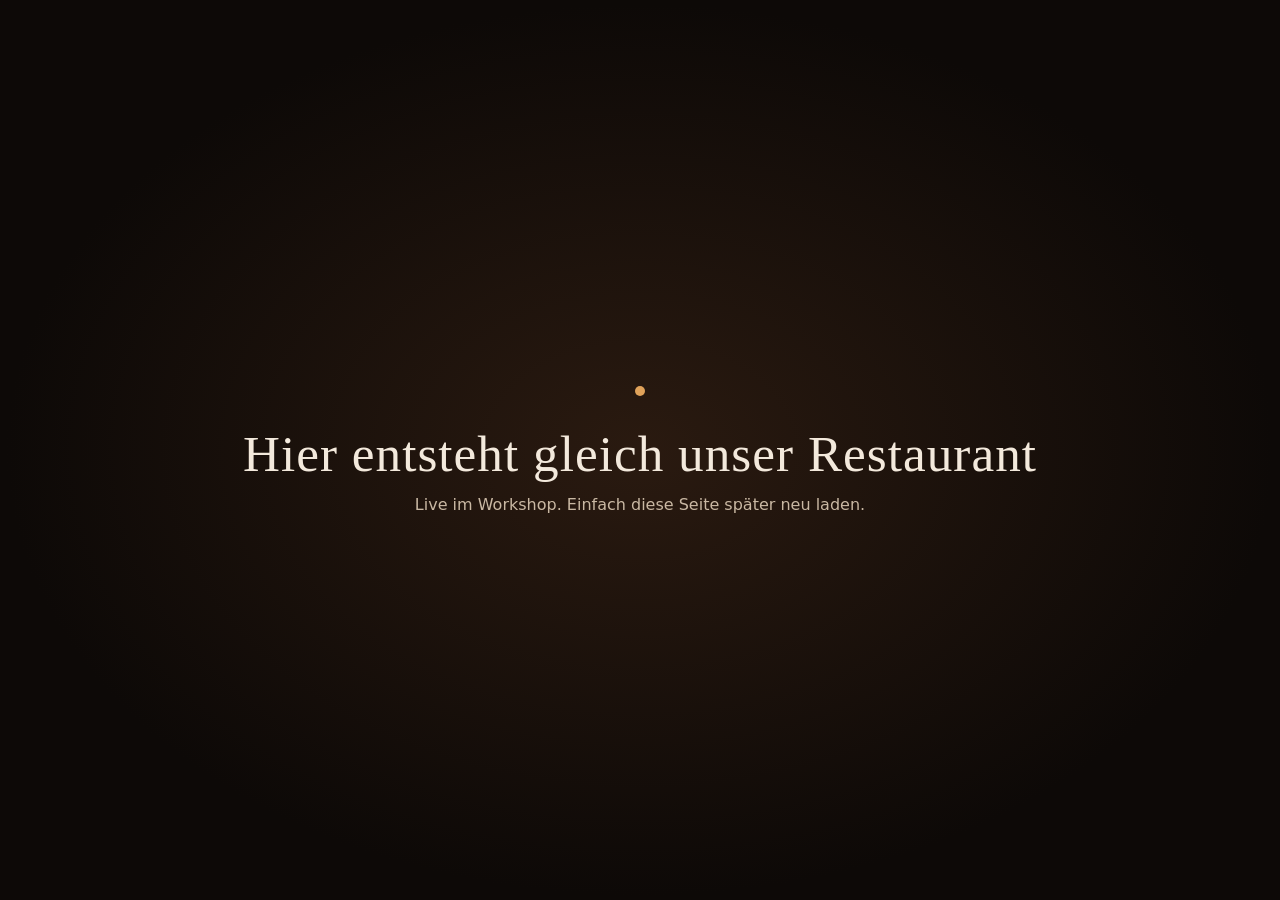
==== index.html @ dfba8be2 "Platzhalterseite für GitHub Pages Co-Authored-By: Claude Opus 5.5 <noreply@anthropic.com> Claude-Ses" ====
<!doctype html>
<html lang="de">
<head>
  <meta charset="utf-8">
  <meta name="viewport" content="width=device-width, initial-scale=1">
  <title>Gleich geht's los</title>
  <style>
    :root { color-scheme: dark; }
    html, body { height: 100%; margin: 0; }
    body {
      display: grid; place-items: center; text-align: center;
      background: radial-gradient(ellipse at center, #2a1a10 0%, #0d0907 70%);
      color: #f3e9dc; font-family: Georgia, "Times New Roman", serif;
      padding: 0 16px;
    }
    .dot { display: inline-block; width: 10px; height: 10px; border-radius: 50%;
      background: #e0a25a; margin-bottom: 24px; animation: pulse 1.6s ease-in-out infinite; }
    h1 { font-weight: normal; font-size: clamp(1.8rem, 5vw, 3.2rem); margin: 0 0 12px; letter-spacing: .02em; }
    p { margin: 0; color: #c9b8a3; font-family: system-ui, sans-serif; font-size: 1rem; }
    @keyframes pulse { 0%,100% { opacity: .35; transform: scale(.9); } 50% { opacity: 1; transform: scale(1.15); } }
  </style>
</head>
<body>
  <main>
    <span class="dot" aria-hidden="true"></span>
    <h1>Hier entsteht gleich unser Restaurant</h1>
    <p>Live im Workshop. Einfach diese Seite später neu laden.</p>
  </main>
</body>
</html>
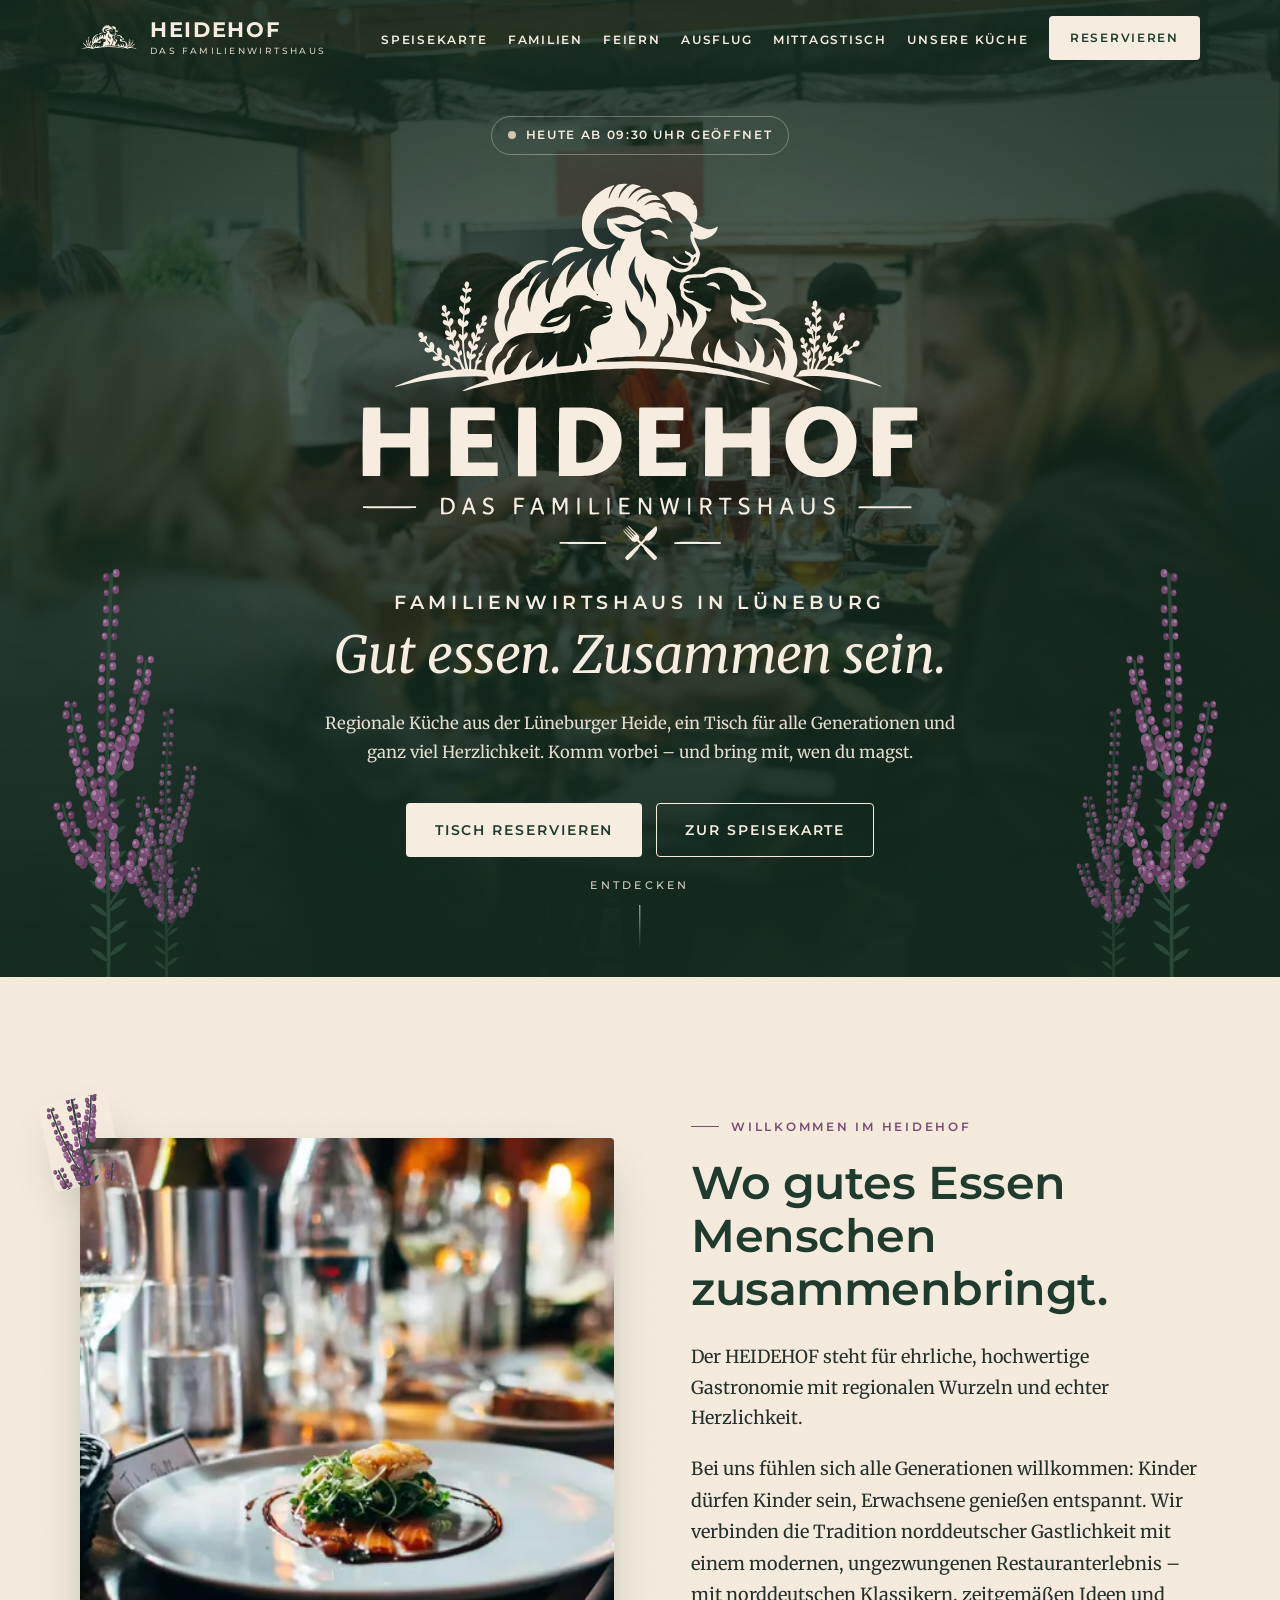
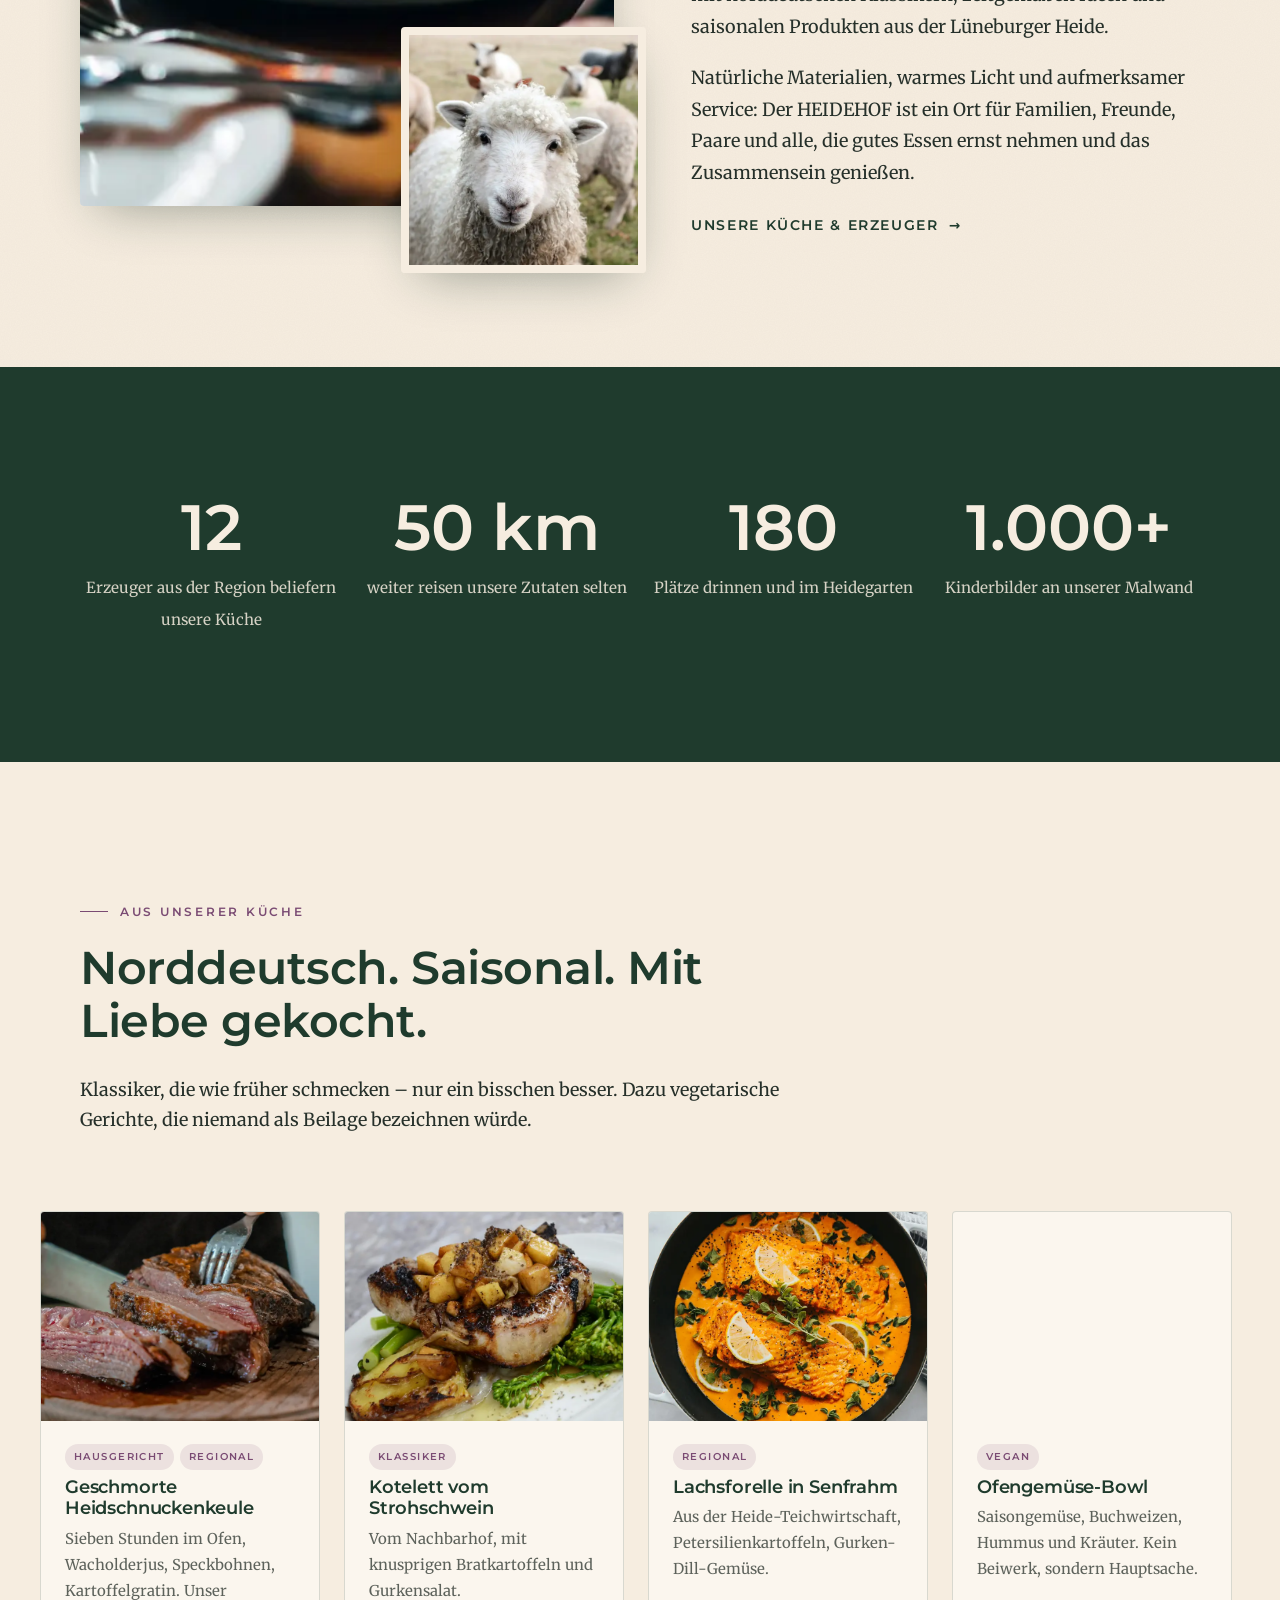
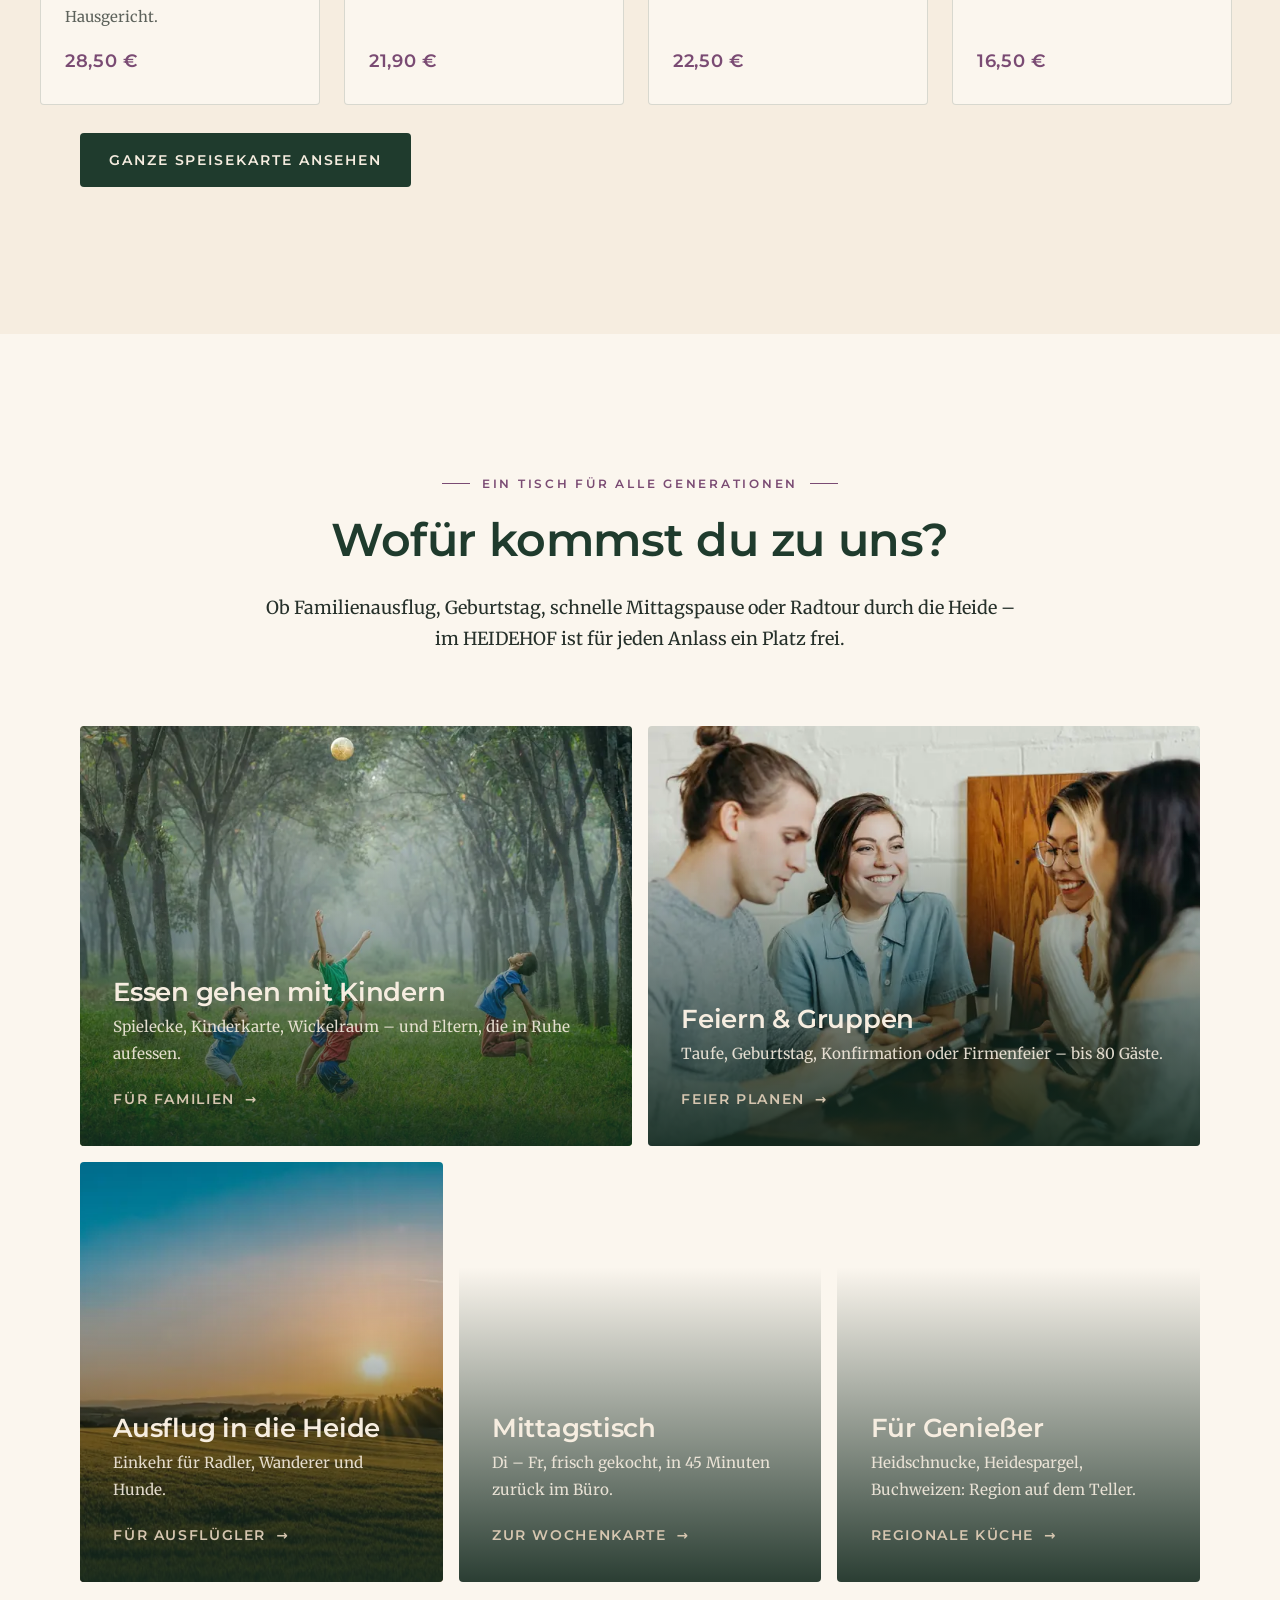
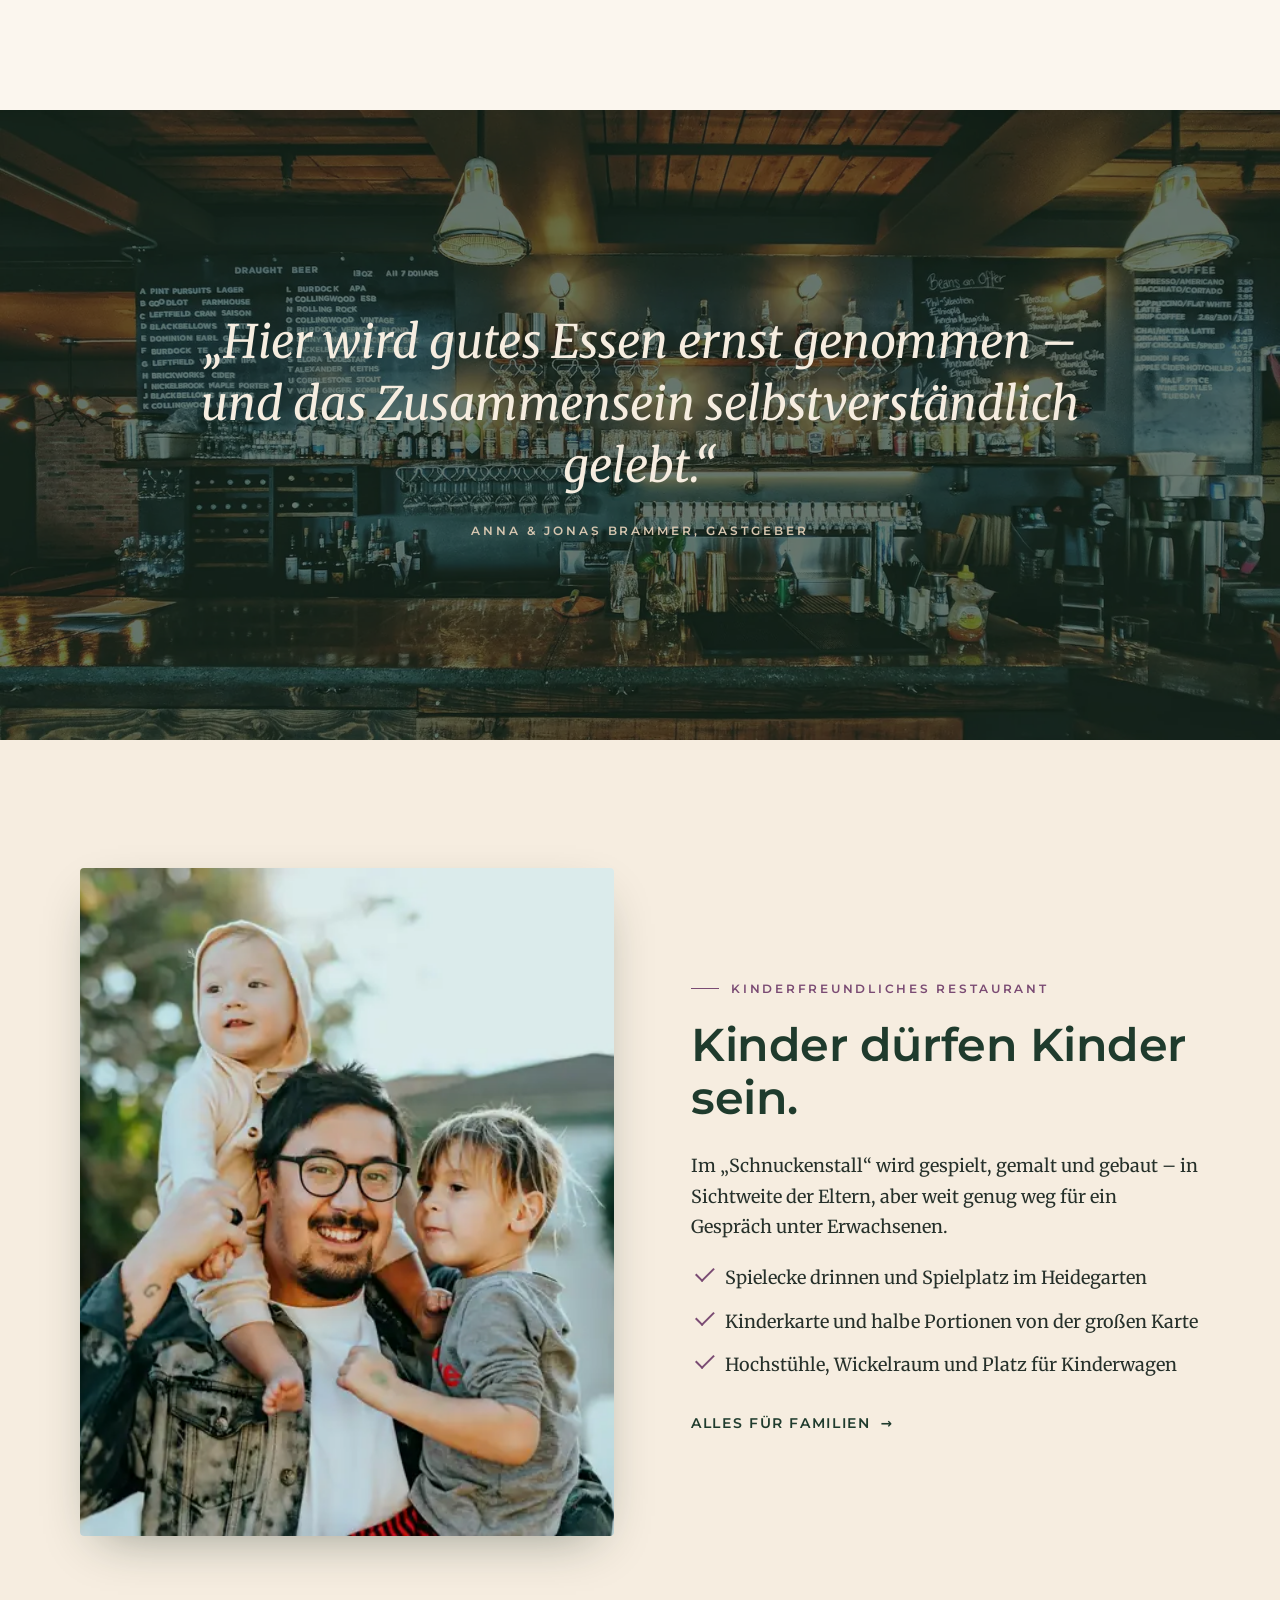
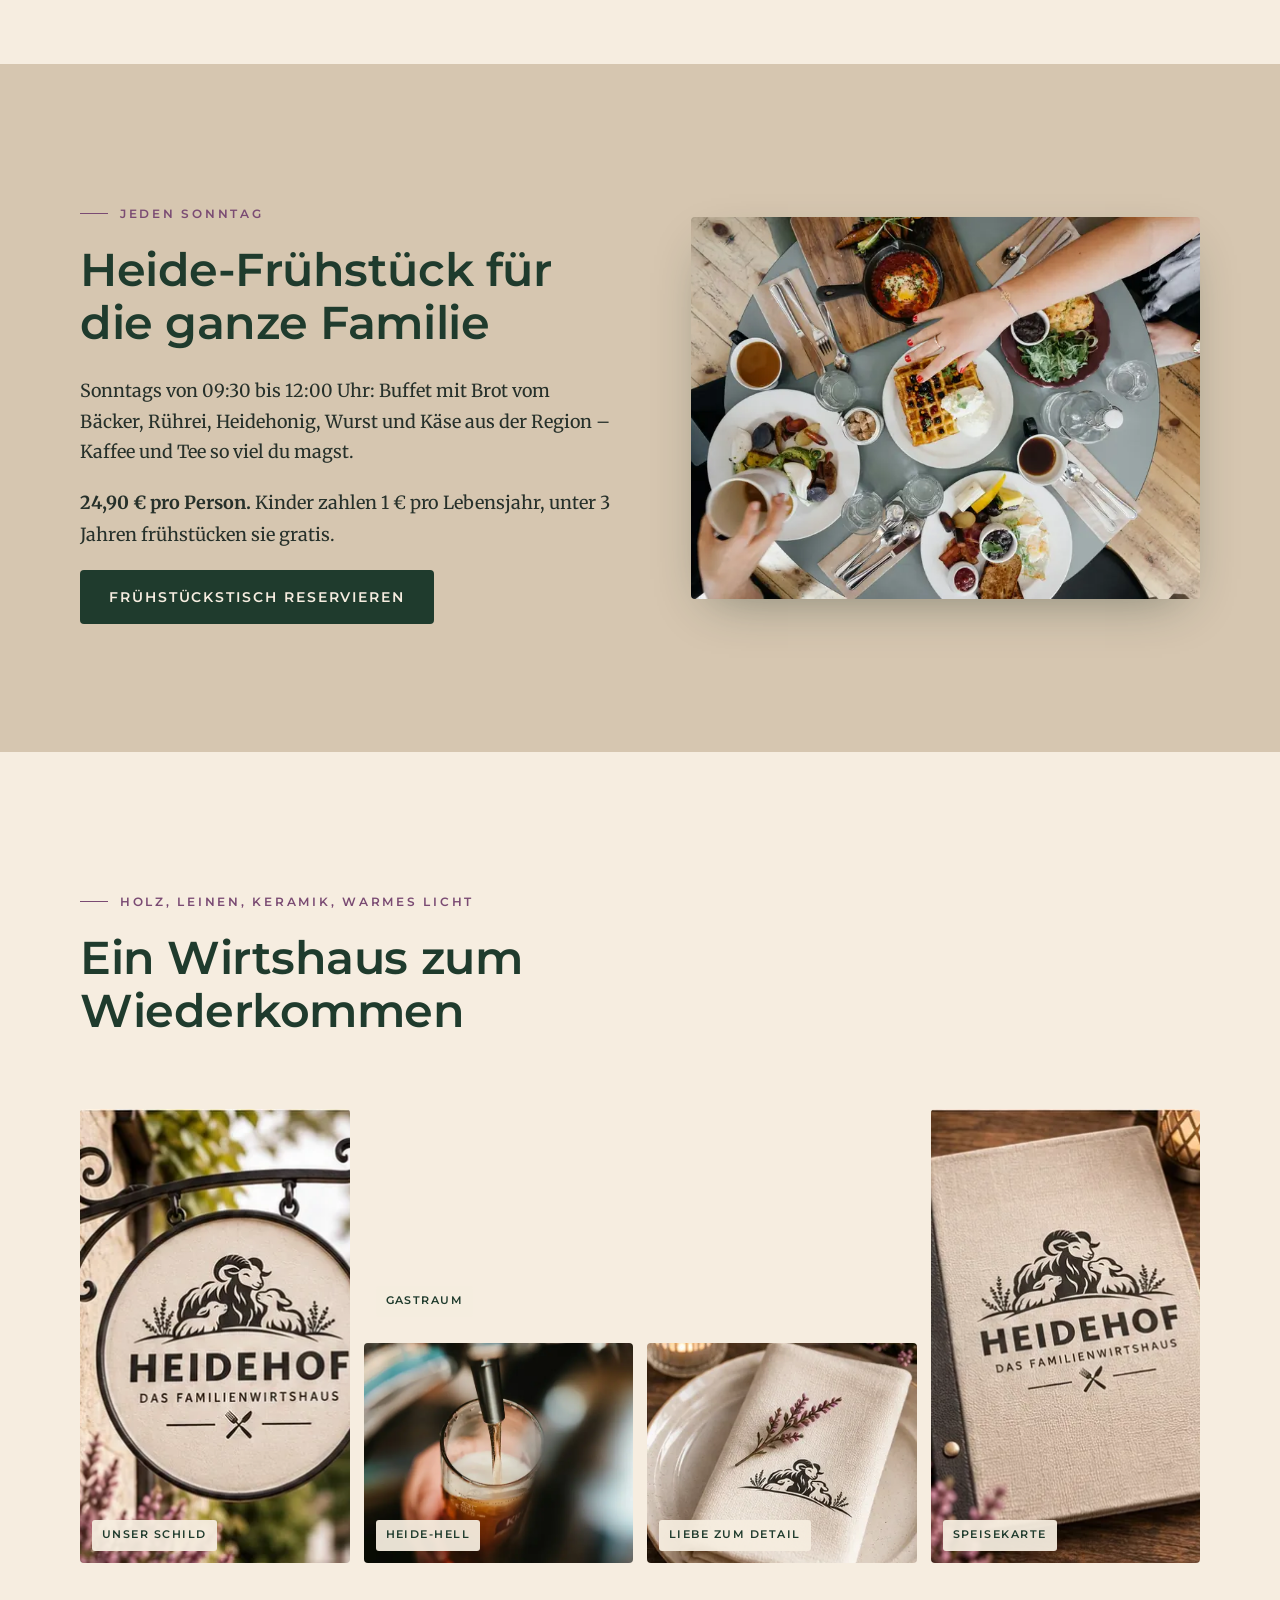
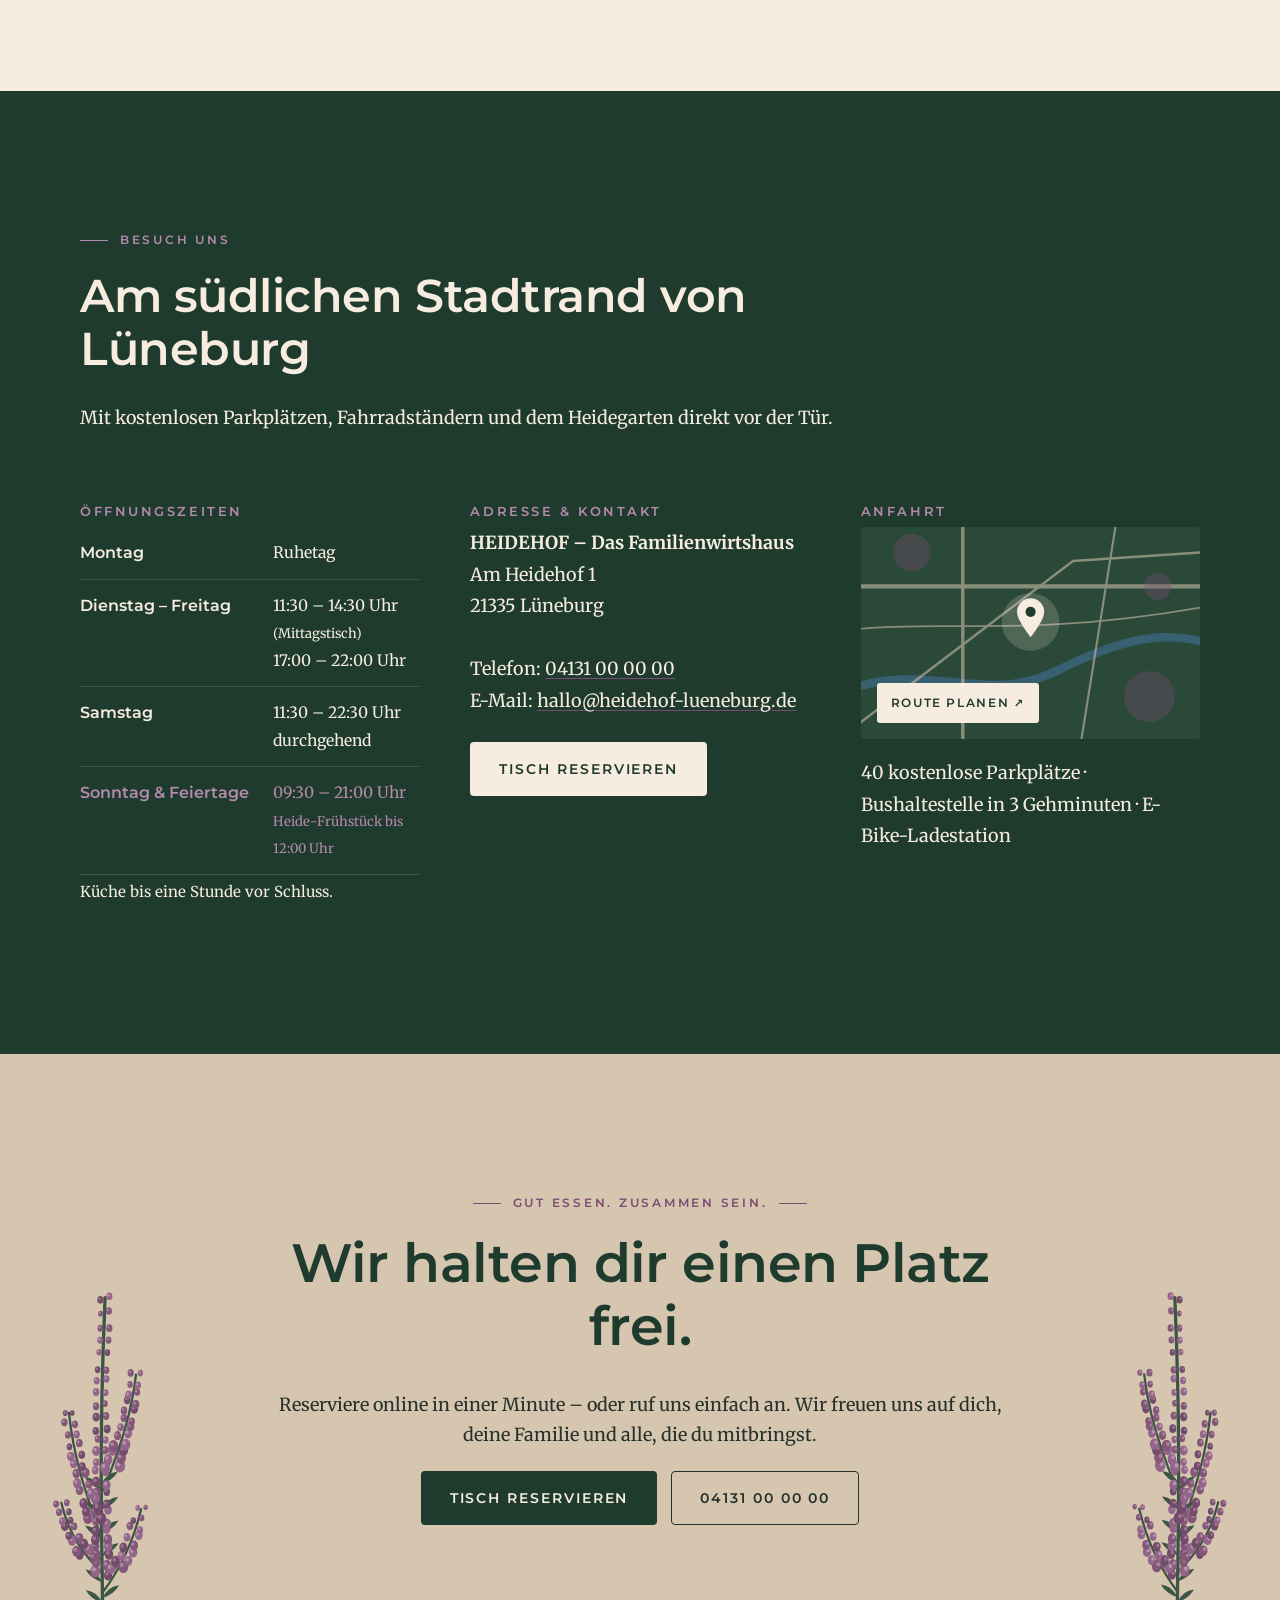
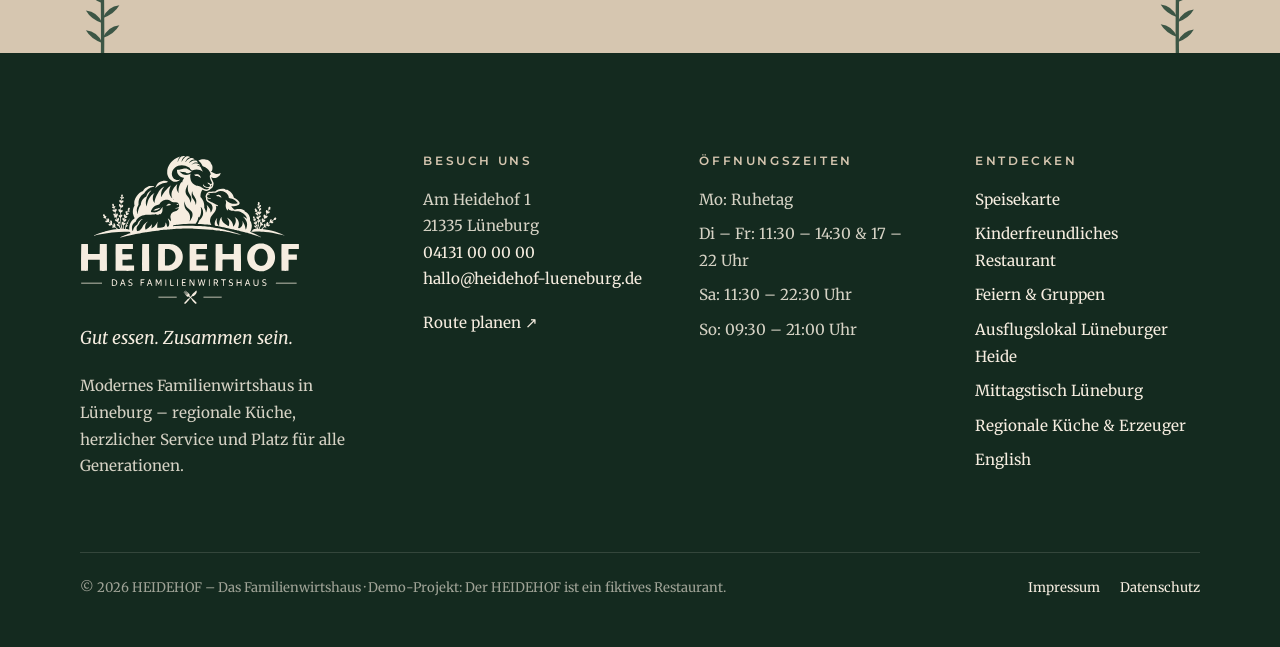
==== commit 060ed1e2: "HEIDEHOF-Website: Startseite, Speisekarte und Zielgruppen-Seiten - Startseite mit Hero, Gerichten, Z" ====
--- a/index.html
+++ b/index.html
@@ -1,30 +1,248 @@
 <!doctype html>
 <html lang="de">
 <head>
-  <meta charset="utf-8">
-  <meta name="viewport" content="width=device-width, initial-scale=1">
-  <title>Gleich geht's los</title>
-  <style>
-    :root { color-scheme: dark; }
-    html, body { height: 100%; margin: 0; }
-    body {
-      display: grid; place-items: center; text-align: center;
-      background: radial-gradient(ellipse at center, #2a1a10 0%, #0d0907 70%);
-      color: #f3e9dc; font-family: Georgia, "Times New Roman", serif;
-      padding: 0 16px;
-    }
-    .dot { display: inline-block; width: 10px; height: 10px; border-radius: 50%;
-      background: #e0a25a; margin-bottom: 24px; animation: pulse 1.6s ease-in-out infinite; }
-    h1 { font-weight: normal; font-size: clamp(1.8rem, 5vw, 3.2rem); margin: 0 0 12px; letter-spacing: .02em; }
-    p { margin: 0; color: #c9b8a3; font-family: system-ui, sans-serif; font-size: 1rem; }
-    @keyframes pulse { 0%,100% { opacity: .35; transform: scale(.9); } 50% { opacity: 1; transform: scale(1.15); } }
-  </style>
+<meta charset="utf-8">
+<meta name="viewport" content="width=device-width, initial-scale=1">
+<title>HEIDEHOF Lüneburg – Familienwirtshaus mit regionaler Küche</title>
+<meta name="description" content="Gut essen. Zusammen sein. Der HEIDEHOF in Lüneburg: regionale Küche aus der Heide, kinderfreundlich, mit Heidegarten und Räumen für Feiern. Jetzt reservieren!">
+<meta name="robots" content="index, follow, max-image-preview:large, max-snippet:-1">
+<link rel="canonical" href="https://menoovo.github.io/website-demo/">
+<link rel="alternate" hreflang="de" href="https://menoovo.github.io/website-demo/">
+<link rel="alternate" hreflang="en" href="https://menoovo.github.io/website-demo/en/">
+<link rel="alternate" hreflang="x-default" href="https://menoovo.github.io/website-demo/">
+<meta name="theme-color" content="#1F3B2D">
+<meta name="geo.region" content="DE-NI">
+<meta name="geo.placename" content="Lüneburg">
+<meta name="geo.position" content="53.2272;10.4031">
+<meta name="ICBM" content="53.2272, 10.4031">
+<meta property="og:type" content="restaurant.restaurant">
+<meta property="og:site_name" content="HEIDEHOF – Das Familienwirtshaus">
+<meta property="og:locale" content="de_DE">
+<meta property="og:title" content="HEIDEHOF – Das Familienwirtshaus in Lüneburg · Gut essen. Zusammen sein.">
+<meta property="og:description" content="Gut essen. Zusammen sein. Der HEIDEHOF in Lüneburg: regionale Küche aus der Heide, kinderfreundlich, mit Heidegarten und Räumen für Feiern. Jetzt reservieren!">
+<meta property="og:url" content="https://menoovo.github.io/website-demo/">
+<meta property="og:image" content="https://menoovo.github.io/website-demo/assets/img/og-heidehof.jpg">
+<meta property="og:image:width" content="1200">
+<meta property="og:image:height" content="630">
+<meta property="og:image:alt" content="HEIDEHOF – Das Familienwirtshaus in Lüneburg">
+<meta name="twitter:card" content="summary_large_image">
+<link rel="icon" href="./favicon.svg" type="image/svg+xml">
+<link rel="icon" href="./favicon-32.png" sizes="32x32" type="image/png">
+<link rel="apple-touch-icon" href="./apple-touch-icon.png">
+<link rel="manifest" href="./site.webmanifest">
+<link rel="preload" href="./assets/fonts/montserrat.woff2" as="font" type="font/woff2" crossorigin>
+<link rel="preload" href="./assets/fonts/merriweather.woff2" as="font" type="font/woff2" crossorigin>
+<link rel="preload" as="image" href="./assets/img/gemeinsam-am-tisch-1600.webp" imagesrcset="./assets/img/gemeinsam-am-tisch-800.webp 800w, ./assets/img/gemeinsam-am-tisch-1600.webp 1600w" imagesizes="100vw" fetchpriority="high">
+<link rel="stylesheet" href="./assets/css/style.css">
+<script>document.documentElement.classList.add("js")</script>
+<script type="application/ld+json">{"@context":"https://schema.org","@type":"Restaurant","@id":"https://menoovo.github.io/website-demo/#restaurant","name":"HEIDEHOF – Das Familienwirtshaus","alternateName":["HEIDEHOF Lüneburg","Heidehof Familienwirtshaus"],"slogan":"Gut essen. Zusammen sein.","description":"Modernes Familienwirtshaus in Lüneburg mit regionaler, norddeutscher Küche aus der Lüneburger Heide, Spielecke für Kinder, Heidegarten und Räumen für Familienfeiern.","url":"https://menoovo.github.io/website-demo/","logo":"https://menoovo.github.io/website-demo/assets/logo/heidehof-logo.png","image":["https://menoovo.github.io/website-demo/assets/img/gemeinsam-am-tisch-1600.webp","https://menoovo.github.io/website-demo/assets/img/schmorbraten-1600.webp","https://menoovo.github.io/website-demo/assets/img/og-heidehof.jpg"],"telephone":"+494131000000","email":"hallo@heidehof-lueneburg.de","address":{"@type":"PostalAddress","streetAddress":"Am Heidehof 1","postalCode":"21335","addressLocality":"Lüneburg","addressRegion":"Niedersachsen","addressCountry":"DE"},"geo":{"@type":"GeoCoordinates","latitude":53.2272,"longitude":10.4031},"hasMap":"https://www.openstreetmap.org/?mlat=53.2272&mlon=10.4031#map=15/53.2272/10.4031","areaServed":["Lüneburg","Landkreis Lüneburg","Lüneburger Heide"],"servesCuisine":["Regionale Küche","Norddeutsche Küche","Deutsche Küche","Vegetarisch","Vegan"],"priceRange":"€€","currenciesAccepted":"EUR","paymentAccepted":"Bargeld, EC-Karte, Kreditkarte","acceptsReservations":true,"hasMenu":"https://menoovo.github.io/website-demo/speisekarte/","openingHoursSpecification":[{"@type":"OpeningHoursSpecification","dayOfWeek":["Tuesday","Wednesday","Thursday","Friday"],"opens":"11:30","closes":"14:30"},{"@type":"OpeningHoursSpecification","dayOfWeek":["Tuesday","Wednesday","Thursday","Friday"],"opens":"17:00","closes":"22:00"},{"@type":"OpeningHoursSpecification","dayOfWeek":"Saturday","opens":"11:30","closes":"22:30"},{"@type":"OpeningHoursSpecification","dayOfWeek":"Sunday","opens":"09:30","closes":"21:00"}],"amenityFeature":[{"@type":"LocationFeatureSpecification","name":"Spielecke für Kinder","value":true},{"@type":"LocationFeatureSpecification","name":"Spielplatz im Garten","value":true},{"@type":"LocationFeatureSpecification","name":"Hochstühle","value":true},{"@type":"LocationFeatureSpecification","name":"Wickelraum","value":true},{"@type":"LocationFeatureSpecification","name":"Kinderkarte","value":true},{"@type":"LocationFeatureSpecification","name":"Terrasse / Biergarten","value":true},{"@type":"LocationFeatureSpecification","name":"Barrierefreier Zugang","value":true},{"@type":"LocationFeatureSpecification","name":"Hunde willkommen","value":true},{"@type":"LocationFeatureSpecification","name":"Kostenlose Parkplätze","value":true},{"@type":"LocationFeatureSpecification","name":"Fahrradstellplätze","value":true},{"@type":"LocationFeatureSpecification","name":"E-Bike-Ladestation","value":true},{"@type":"LocationFeatureSpecification","name":"Räume für Feiern","value":true},{"@type":"LocationFeatureSpecification","name":"Vegetarische und vegane Gerichte","value":true}],"knowsLanguage":["de","en"]}</script>
+<script type="application/ld+json">{"@context":"https://schema.org","@type":"WebSite","@id":"https://menoovo.github.io/website-demo/#website","url":"https://menoovo.github.io/website-demo/","name":"HEIDEHOF – Das Familienwirtshaus","inLanguage":"de","publisher":{"@id":"https://menoovo.github.io/website-demo/#restaurant"}}</script>
 </head>
-<body>
-  <main>
-    <span class="dot" aria-hidden="true"></span>
-    <h1>Hier entsteht gleich unser Restaurant</h1>
-    <p>Live im Workshop. Einfach diese Seite später neu laden.</p>
-  </main>
+<body class="hat-hero">
+<a class="skip-link" href="#inhalt">Zum Inhalt springen</a>
+<header class="site-header">
+  <div class="wrap">
+    <a class="marke" href="./" aria-label="HEIDEHOF – zur Startseite">
+      <img class="marke-dunkel" src="./assets/logo/heidehof-zeichen-gruen.svg" alt="" width="58" height="25">
+      <img class="marke-hell" src="./assets/logo/heidehof-zeichen-creme.svg" alt="" width="58" height="25">
+      <span class="marke-text"><strong>HEIDEHOF</strong><small>Das Familienwirtshaus</small></span>
+    </a>
+    <button class="nav-toggle" type="button" aria-expanded="false" aria-controls="hauptnav">Menü <span aria-hidden="true"><i></i><i></i><i></i></span></button>
+    <nav class="hauptnav" id="hauptnav" aria-label="Hauptnavigation">
+      <ul><li><a href="./speisekarte/">Speisekarte</a></li><li><a href="./familien/">Familien</a></li><li><a href="./feiern/">Feiern</a></li><li><a href="./ausflug/">Ausflug</a></li><li><a href="./mittagstisch/">Mittagstisch</a></li><li><a href="./regionale-kueche/">Unsere Küche</a></li><li><a class="btn btn--gruen" href="./reservieren/">Reservieren</a></li></ul>
+    </nav>
+  </div>
+</header>
+<main id="inhalt">
+<section class="hero">
+  <div class="hero-bild"><img src="./assets/img/gemeinsam-am-tisch-1600.webp" srcset="./assets/img/gemeinsam-am-tisch-800.webp 800w, ./assets/img/gemeinsam-am-tisch-1600.webp 1600w" sizes="100vw" width="1600" height="1066" alt="Freunde und Familie sitzen gemeinsam an einer langen Tafel" fetchpriority="high"></div>
+  <img src="./assets/img/heidezweig.svg" alt="" class="hero-zweig hero-zweig--l" width="80" height="305" aria-hidden="true"><img src="./assets/img/heidezweig.svg" alt="" class="hero-zweig hero-zweig--l2" width="80" height="305" aria-hidden="true"><img src="./assets/img/heidezweig.svg" alt="" class="hero-zweig hero-zweig--r" width="80" height="305" aria-hidden="true"><img src="./assets/img/heidezweig.svg" alt="" class="hero-zweig hero-zweig--r2" width="80" height="305" aria-hidden="true">
+  <div class="hero-intro">
+    <p class="offen-status" data-offen-status><i></i><span>Di – So geöffnet</span></p>
+    <div class="hero-logo"><img src="./assets/logo/heidehof-logo-creme.svg" alt="HEIDEHOF – Das Familienwirtshaus" width="2504" height="1709" fetchpriority="high"></div>
+    <h1>Familienwirtshaus in Lüneburg</h1>
+    <p class="hero-claim">Gut essen. Zusammen sein.</p>
+    <div>
+      <p class="hero-text">Regionale Küche aus der Lüneburger Heide, ein Tisch für alle Generationen und ganz viel Herzlichkeit. Komm vorbei – und bring mit, wen du magst.</p>
+      <div class="btn-reihe"><a class="btn btn--creme" href="./reservieren/">Tisch reservieren</a><a class="btn btn--linie" href="./speisekarte/">Zur Speisekarte</a></div>
+    </div>
+  </div>
+  <a class="scroll-hinweis" href="#willkommen">Entdecken</a>
+</section>
+<section class="sektion papier" id="willkommen">
+  <div class="wrap split">
+    <div class="split-bild" data-reveal>
+      <img src="./assets/img/genuss-moment-1600.webp" srcset="./assets/img/genuss-moment-800.webp 800w, ./assets/img/genuss-moment-1600.webp 1600w" sizes="(max-width: 860px) 100vw, 50vw" width="1600" height="1066" alt="Liebevoll angerichteter Teller auf einem gedeckten Holztisch" loading="lazy" decoding="async">
+      <img src="./assets/img/schaf-portrait-1600.webp" srcset="./assets/img/schaf-portrait-800.webp 800w, ./assets/img/schaf-portrait-1600.webp 1600w" sizes="(max-width: 860px) 45vw, 22vw" width="1600" height="1201" alt="Neugieriges Schaf auf der Weide" class="bild-klein" loading="lazy" decoding="async">
+      <img src="./assets/img/heidezweig.svg" alt="" class="zweig-deko" width="80" height="305" aria-hidden="true">
+    </div>
+    <div data-reveal style="--verz:.15s">
+      <p class="kicker">Willkommen im HEIDEHOF</p>
+      <h2>Wo gutes Essen Menschen zusammenbringt.</h2>
+      <p class="lead">Der HEIDEHOF steht für ehrliche, hochwertige Gastronomie mit regionalen Wurzeln und echter Herzlichkeit.</p>
+      <p>Bei uns fühlen sich alle Generationen willkommen: Kinder dürfen Kinder sein, Erwachsene genießen entspannt. Wir verbinden die Tradition norddeutscher Gastlichkeit mit einem modernen, ungezwungenen Restauranterlebnis – mit norddeutschen Klassikern, zeitgemäßen Ideen und saisonalen Produkten aus der Lüneburger Heide.</p>
+      <p>Natürliche Materialien, warmes Licht und aufmerksamer Service: Der HEIDEHOF ist ein Ort für Familien, Freunde, Paare und alle, die gutes Essen ernst nehmen und das Zusammensein genießen.</p>
+      <a class="pfeil-link" href="./regionale-kueche/">Unsere Küche &amp; Erzeuger</a>
+    </div>
+  </div>
+</section>
+<section class="sektion sektion--gruen" aria-label="Der HEIDEHOF in Zahlen">
+  <div class="wrap zahlen">
+    <div class="zahl" data-reveal><strong data-zahl="12">12</strong><span>Erzeuger aus der Region beliefern unsere Küche</span></div>
+    <div class="zahl" data-reveal style="--verz:.1s"><strong data-zahl="50" data-nach=" km">50 km</strong><span>weiter reisen unsere Zutaten selten</span></div>
+    <div class="zahl" data-reveal style="--verz:.2s"><strong data-zahl="180">180</strong><span>Plätze drinnen und im Heidegarten</span></div>
+    <div class="zahl" data-reveal style="--verz:.3s"><strong data-zahl="1000" data-nach="+">1.000+</strong><span>Kinderbilder an unserer Malwand</span></div>
+  </div>
+</section>
+<section class="sektion">
+  <div class="wrap">
+    <div class="sektion-kopf" data-reveal>
+      <p class="kicker">Aus unserer Küche</p>
+      <h2>Norddeutsch. Saisonal. Mit Liebe gekocht.</h2>
+      <p class="lead">Klassiker, die wie früher schmecken – nur ein bisschen besser. Dazu vegetarische Gerichte, die niemand als Beilage bezeichnen würde.</p>
+    </div>
+    <div class="scroller" role="list"><article class="gericht" data-reveal style="--verz:0.00s"><figure><img src="./assets/img/schmorbraten-1600.webp" srcset="./assets/img/schmorbraten-800.webp 800w, ./assets/img/schmorbraten-1600.webp 1600w" sizes="(max-width: 600px) 85vw, 360px" width="1600" height="1066" alt="Geschmorte Heidschnuckenkeule mit Jus" loading="lazy" decoding="async"></figure><div class="gericht-text"><div><span class=etikett>Hausgericht</span><span class=etikett>regional</span></div><h3>Geschmorte Heidschnuckenkeule</h3><p>Sieben Stunden im Ofen, Wacholderjus, Speckbohnen, Kartoffelgratin. Unser Hausgericht.</p><span class="preis">28,50 €</span></div></article><article class="gericht" data-reveal style="--verz:0.07s"><figure><img src="./assets/img/kotelett-bratkartoffeln-1600.webp" srcset="./assets/img/kotelett-bratkartoffeln-800.webp 800w, ./assets/img/kotelett-bratkartoffeln-1600.webp 1600w" sizes="(max-width: 600px) 85vw, 360px" width="1600" height="1060" alt="Kotelett mit Bratkartoffeln" loading="lazy" decoding="async"></figure><div class="gericht-text"><div><span class=etikett>Klassiker</span></div><h3>Kotelett vom Strohschwein</h3><p>Vom Nachbarhof, mit knusprigen Bratkartoffeln und Gurkensalat.</p><span class="preis">21,90 €</span></div></article><article class="gericht" data-reveal style="--verz:0.14s"><figure><img src="./assets/img/forelle-ofen-1600.webp" srcset="./assets/img/forelle-ofen-800.webp 800w, ./assets/img/forelle-ofen-1600.webp 1600w" sizes="(max-width: 600px) 85vw, 360px" width="1600" height="2400" alt="Fischfilets in Senfrahm mit Zitrone" loading="lazy" decoding="async"></figure><div class="gericht-text"><div><span class=etikett>regional</span></div><h3>Lachsforelle in Senfrahm</h3><p>Aus der Heide-Teichwirtschaft, Petersilienkartoffeln, Gurken-Dill-Gemüse.</p><span class="preis">22,50 €</span></div></article><article class="gericht" data-reveal style="--verz:0.21s"><figure><img src="./assets/img/vegetarische-bowl-1600.webp" srcset="./assets/img/vegetarische-bowl-800.webp 800w, ./assets/img/vegetarische-bowl-1600.webp 1600w" sizes="(max-width: 600px) 85vw, 360px" width="1600" height="1066" alt="Bunte Gemüse-Bowl mit Getreide" loading="lazy" decoding="async"></figure><div class="gericht-text"><div><span class=etikett>vegan</span></div><h3>Ofengemüse-Bowl</h3><p>Saisongemüse, Buchweizen, Hummus und Kräuter. Kein Beiwerk, sondern Hauptsache.</p><span class="preis">16,50 €</span></div></article><article class="gericht" data-reveal style="--verz:0.28s"><figure><img src="./assets/img/teilen-platte-1600.webp" srcset="./assets/img/teilen-platte-800.webp 800w, ./assets/img/teilen-platte-1600.webp 1600w" sizes="(max-width: 600px) 85vw, 360px" width="1600" height="1067" alt="Brotzeitplatte zum Teilen mit Bier" loading="lazy" decoding="async"></figure><div class="gericht-text"><div><span class=etikett>zum Teilen</span></div><h3>Heidjer Brotzeitbrett</h3><p>Heidschnucken-Salami, Katenschinken, Käse, Schmalz – für den ganzen Tisch.</p><span class="preis">16,90 €</span></div></article><article class="gericht" data-reveal style="--verz:0.35s"><figure><img src="./assets/img/dessert-gruetze-1600.webp" srcset="./assets/img/dessert-gruetze-800.webp 800w, ./assets/img/dessert-gruetze-1600.webp 1600w" sizes="(max-width: 600px) 85vw, 360px" width="1600" height="2400" alt="Dessert im Glas mit Erdbeeren" loading="lazy" decoding="async"></figure><div class="gericht-text"><div><span class=etikett>Klassiker</span></div><h3>Rote Grütze</h3><p>Mit Vanillesoße. Oder mit Sahne. Oder – wir urteilen nicht – mit beidem.</p><span class="preis">7,50 €</span></div></article></div>
+    <p><a class="btn btn--gruen" href="./speisekarte/">Ganze Speisekarte ansehen</a></p>
+  </div>
+</section>
+<section class="sektion sektion--hell">
+  <div class="wrap">
+    <div class="sektion-kopf zentriert zentriert" data-reveal>
+      <p class="kicker">Ein Tisch für alle Generationen</p>
+      <h2>Wofür kommst du zu uns?</h2>
+      <p class="lead">Ob Familienausflug, Geburtstag, schnelle Mittagspause oder Radtour durch die Heide – im HEIDEHOF ist für jeden Anlass ein Platz frei.</p>
+    </div>
+    <div class="kacheln">
+      <a class="kachel kachel--breit" href="./familien/" data-reveal><img src="./assets/img/kinder-spielen-1600.webp" srcset="./assets/img/kinder-spielen-800.webp 800w, ./assets/img/kinder-spielen-1600.webp 1600w" sizes="(max-width: 620px) 100vw, 50vw" width="1600" height="1107" alt="Kinder spielen fröhlich auf einer Wiese" loading="lazy" decoding="async"><div class="kachel-inhalt"><h3>Essen gehen mit Kindern</h3><p>Spielecke, Kinderkarte, Wickelraum – und Eltern, die in Ruhe aufessen.</p><span class="pfeil-link">Für Familien</span></div></a>
+      <a class="kachel kachel--breit" href="./feiern/" data-reveal style="--verz:.1s"><img src="./assets/img/freunde-lachen-1600.webp" srcset="./assets/img/freunde-lachen-800.webp 800w, ./assets/img/freunde-lachen-1600.webp 1600w" sizes="(max-width: 620px) 100vw, 50vw" width="1600" height="1067" alt="Freunde lachen zusammen am Tisch" loading="lazy" decoding="async"><div class="kachel-inhalt"><h3>Feiern &amp; Gruppen</h3><p>Taufe, Geburtstag, Konfirmation oder Firmenfeier – bis 80 Gäste.</p><span class="pfeil-link">Feier planen</span></div></a>
+      <a class="kachel" href="./ausflug/" data-reveal><img src="./assets/img/abendlicht-feld-1600.webp" srcset="./assets/img/abendlicht-feld-800.webp 800w, ./assets/img/abendlicht-feld-1600.webp 1600w" sizes="(max-width: 620px) 100vw, 33vw" width="1600" height="900" alt="Weite Landschaft im goldenen Abendlicht" loading="lazy" decoding="async"><div class="kachel-inhalt"><h3>Ausflug in die Heide</h3><p>Einkehr für Radler, Wanderer und Hunde.</p><span class="pfeil-link">Für Ausflügler</span></div></a>
+      <a class="kachel" href="./mittagstisch/" data-reveal style="--verz:.1s"><img src="./assets/img/kueche-handwerk-1600.webp" srcset="./assets/img/kueche-handwerk-800.webp 800w, ./assets/img/kueche-handwerk-1600.webp 1600w" sizes="(max-width: 620px) 100vw, 33vw" width="1600" height="2400" alt="Koch schneidet frisches Gemüse" loading="lazy" decoding="async"><div class="kachel-inhalt"><h3>Mittagstisch</h3><p>Di – Fr, frisch gekocht, in 45 Minuten zurück im Büro.</p><span class="pfeil-link">Zur Wochenkarte</span></div></a>
+      <a class="kachel" href="./regionale-kueche/" data-reveal style="--verz:.2s"><img src="./assets/img/heidschnucke-1600.webp" srcset="./assets/img/heidschnucke-800.webp 800w, ./assets/img/heidschnucke-1600.webp 1600w" sizes="(max-width: 620px) 100vw, 33vw" width="1600" height="2400" alt="Schaf auf einer sonnigen Weide" loading="lazy" decoding="async"><div class="kachel-inhalt"><h3>Für Genießer</h3><p>Heidschnucke, Heidespargel, Buchweizen: Region auf dem Teller.</p><span class="pfeil-link">Regionale Küche</span></div></a>
+    </div>
+  </div>
+</section>
+<section class="band" aria-label="Unser Versprechen">
+  <div class="band-bild"><img src="./assets/img/gastraum-theke-1600.webp" srcset="./assets/img/gastraum-theke-800.webp 800w, ./assets/img/gastraum-theke-1600.webp 1600w" sizes="100vw" width="1600" height="1200" alt="Warm beleuchteter Gastraum mit Holztheke" loading="lazy" decoding="async"></div>
+  <blockquote data-reveal>„Hier wird gutes Essen ernst genommen – und das Zusammensein selbstverständlich gelebt.“<cite>Anna &amp; Jonas Brammer, Gastgeber</cite></blockquote>
+</section>
+<section class="sektion">
+  <div class="wrap split">
+    <div class="split-bild" data-reveal><img src="./assets/img/familie-1600.webp" srcset="./assets/img/familie-800.webp 800w, ./assets/img/familie-1600.webp 1600w" sizes="(max-width: 860px) 100vw, 50vw" width="1600" height="1067" alt="Vater trägt lachend zwei Kinder" loading="lazy" decoding="async"></div>
+    <div data-reveal style="--verz:.15s">
+      <p class="kicker">Kinderfreundliches Restaurant</p>
+      <h2>Kinder dürfen Kinder sein.</h2>
+      <p class="lead">Im „Schnuckenstall“ wird gespielt, gemalt und gebaut – in Sichtweite der Eltern, aber weit genug weg für ein Gespräch unter Erwachsenen.</p>
+      <ul class="haken">
+        <li>Spielecke drinnen und Spielplatz im Heidegarten</li>
+        <li>Kinderkarte und halbe Portionen von der großen Karte</li>
+        <li>Hochstühle, Wickelraum und Platz für Kinderwagen</li>
+      </ul>
+      <a class="pfeil-link" href="./familien/">Alles für Familien</a>
+    </div>
+  </div>
+</section>
+<section class="sektion sektion--sand">
+  <div class="wrap split split--umgekehrt">
+    <div class="split-bild split-bild--quer" data-reveal><img src="./assets/img/fruehstueck-1600.webp" srcset="./assets/img/fruehstueck-800.webp 800w, ./assets/img/fruehstueck-1600.webp 1600w" sizes="(max-width: 860px) 100vw, 50vw" width="1600" height="1066" alt="Reich gedeckter Frühstückstisch von oben" loading="lazy" decoding="async"></div>
+    <div data-reveal style="--verz:.15s">
+      <p class="kicker">Jeden Sonntag</p>
+      <h2>Heide-Frühstück für die ganze Familie</h2>
+      <p class="lead">Sonntags von 09:30 bis 12:00 Uhr: Buffet mit Brot vom Bäcker, Rührei, Heidehonig, Wurst und Käse aus der Region – Kaffee und Tee so viel du magst.</p>
+      <p><strong>24,90 € pro Person.</strong> Kinder zahlen 1 € pro Lebensjahr, unter 3 Jahren frühstücken sie gratis.</p>
+      <a class="btn btn--gruen" href="./reservieren/">Frühstückstisch reservieren</a>
+    </div>
+  </div>
+</section>
+<section class="sektion">
+  <div class="wrap">
+    <div class="sektion-kopf" data-reveal>
+      <p class="kicker">Holz, Leinen, Keramik, warmes Licht</p>
+      <h2>Ein Wirtshaus zum Wiederkommen</h2>
+    </div>
+    <div class="galerie">
+      <figure class="hoch" data-reveal><img src="./assets/img/marke-sign.webp" width="380" height="457" alt="Rundes HEIDEHOF-Wirtshausschild an der Fassade mit Heidekraut" loading="lazy" decoding="async"><figcaption>Unser Schild</figcaption></figure>
+      <figure class="breit" data-reveal style="--verz:.1s"><img src="./assets/img/gastraum-theke-1600.webp" srcset="./assets/img/gastraum-theke-800.webp 800w, ./assets/img/gastraum-theke-1600.webp 1600w" sizes="(max-width: 860px) 100vw, 50vw" width="1600" height="1200" alt="Gastraum mit Holztheke und warmem Licht" loading="lazy" decoding="async"><figcaption>Gastraum</figcaption></figure>
+      <figure class="hoch" data-reveal style="--verz:.2s"><img src="./assets/img/marke-menu.webp" width="360" height="457" alt="In Leinen gebundene Speisekarte mit HEIDEHOF-Logo" loading="lazy" decoding="async"><figcaption>Speisekarte</figcaption></figure>
+      <figure data-reveal><img src="./assets/img/bier-gezapft-1600.webp" srcset="./assets/img/bier-gezapft-800.webp 800w, ./assets/img/bier-gezapft-1600.webp 1600w" sizes="(max-width: 860px) 50vw, 25vw" width="1600" height="1067" alt="Frisch gezapftes Bier" loading="lazy" decoding="async"><figcaption>Heide-Hell</figcaption></figure>
+      <figure data-reveal style="--verz:.1s"><img src="./assets/img/marke-napkin.webp" width="372" height="457" alt="Leinenserviette mit Heidezweig und Logo" loading="lazy" decoding="async"><figcaption>Liebe zum Detail</figcaption></figure>
+    </div>
+  </div>
+</section>
+<section class="sektion sektion--gruen" id="besuch">
+  <div class="wrap">
+    <div class="sektion-kopf" data-reveal>
+      <p class="kicker">Besuch uns</p>
+      <h2>Am südlichen Stadtrand von Lüneburg</h2>
+      <p class="lead">Mit kostenlosen Parkplätzen, Fahrradständern und dem Heidegarten direkt vor der Tür.</p>
+    </div>
+    <div class="info-raster" data-reveal>
+      <div><h3>Öffnungszeiten</h3><table class="zeiten"><caption class="visually-hidden">Öffnungszeiten</caption><tr data-tage="1"><th scope="row">Montag</th><td>Ruhetag</td></tr><tr data-tage="2,3,4,5"><th scope="row">Dienstag – Freitag</th><td>11:30 – 14:30 Uhr <small>(Mittagstisch)</small><br>17:00 – 22:00 Uhr</td></tr><tr data-tage="6"><th scope="row">Samstag</th><td>11:30 – 22:30 Uhr durchgehend</td></tr><tr data-tage="0"><th scope="row">Sonntag &amp; Feiertage</th><td>09:30 – 21:00 Uhr<br><small>Heide-Frühstück bis 12:00 Uhr</small></td></tr></table><p><small>Küche bis eine Stunde vor Schluss.</small></p></div>
+      <div><h3>Adresse &amp; Kontakt</h3><address><strong>HEIDEHOF – Das Familienwirtshaus</strong><br>Am Heidehof 1<br>21335 Lüneburg<br><br>Telefon: <a href="tel:+494131000000">04131 00 00 00</a><br>E-Mail: <a href="mailto:hallo@heidehof-lueneburg.de">hallo@heidehof-lueneburg.de</a></address><p style="margin-top:1.4em"><a class="btn btn--creme" href="./reservieren/">Tisch reservieren</a></p></div>
+      <div><h3>Anfahrt</h3><a class="karte-link" href="https://www.openstreetmap.org/?mlat=53.2272&mlon=10.4031#map=15/53.2272/10.4031" target="_blank" rel="noopener"><svg viewBox="0 0 400 250" preserveAspectRatio="xMidYMid slice" aria-hidden="true">
+<rect width="400" height="250" fill="#2c4a3a"/>
+<path d="M-10 190 C 80 160, 150 210, 230 170 S 360 120, 420 140" stroke="#3f6b8a" stroke-width="10" fill="none" opacity=".7"/>
+<g stroke="#d6c6b0" stroke-linecap="round" fill="none" opacity=".55"><path d="M0 70 H400" stroke-width="5"/><path d="M120 0 V250" stroke-width="4"/><path d="M0 230 L250 40 L400 30" stroke-width="3"/><path d="M260 250 L300 0" stroke-width="2.5"/><path d="M0 120 C 100 110, 200 130, 400 95" stroke-width="2"/></g>
+<g fill="#7A4B73" opacity=".35"><circle cx="60" cy="30" r="22"/><circle cx="340" cy="200" r="30"/><circle cx="350" cy="70" r="16"/></g>
+<g transform="translate(200 112)"><circle r="34" fill="#F6EDE0" opacity=".18"/><path d="M0 18 C -12 2, -16 -6, -16 -12 a16 16 0 0 1 32 0 c0 6 -4 14 -16 30z" fill="#F6EDE0"/><circle cy="-12" r="6" fill="#1F3B2D"/></g>
+</svg><span>Route planen ↗</span></a><p style="margin-top:1em">40 kostenlose Parkplätze · Bushaltestelle in 3 Gehminuten · E-Bike-Ladestation</p></div>
+    </div>
+  </div>
+</section>
+<section class="sektion sektion--sand cta">
+  <img src="./assets/img/heidezweig.svg" alt="" class="zweig-l" width="80" height="305" aria-hidden="true"><img src="./assets/img/heidezweig.svg" alt="" class="zweig-r" width="80" height="305" aria-hidden="true">
+  <div class="wrap wrap--schmal zentriert" data-reveal>
+    <p class="kicker">Gut essen. Zusammen sein.</p>
+    <h2>Wir halten dir einen Platz frei.</h2>
+    <p class="lead">Reserviere online in einer Minute – oder ruf uns einfach an. Wir freuen uns auf dich, deine Familie und alle, die du mitbringst.</p>
+    <div class="btn-reihe">
+      <a class="btn btn--gruen" href="./reservieren/">Tisch reservieren</a>
+      <a class="btn btn--linie" href="tel:+494131000000">04131 00 00 00</a>
+    </div>
+  </div>
+</section>
+</main>
+<footer class="site-footer">
+  <div class="wrap">
+    <div class="footer-raster">
+      <div>
+        <img class="footer-logo" src="./assets/logo/heidehof-logo-creme.svg" alt="HEIDEHOF – Das Familienwirtshaus" width="220" height="150" loading="lazy">
+        <p class="footer-claim">Gut essen. Zusammen sein.</p>
+        <p>Modernes Familienwirtshaus in Lüneburg – regionale Küche, herzlicher Service und Platz für alle Generationen.</p>
+      </div>
+      <div>
+        <h2>Besuch uns</h2>
+        <p>Am Heidehof 1<br>21335 Lüneburg<br><a href="tel:+494131000000">04131 00 00 00</a><br><a href="mailto:hallo@heidehof-lueneburg.de">hallo@heidehof-lueneburg.de</a></p>
+        <p><a href="https://www.openstreetmap.org/?mlat=53.2272&mlon=10.4031#map=15/53.2272/10.4031" rel="noopener" target="_blank">Route planen ↗</a></p>
+      </div>
+      <div>
+        <h2>Öffnungszeiten</h2>
+        <ul>
+          <li>Mo: Ruhetag</li>
+          <li>Di – Fr: 11:30 – 14:30 &amp; 17 – 22 Uhr</li>
+          <li>Sa: 11:30 – 22:30 Uhr</li>
+          <li>So: 09:30 – 21:00 Uhr</li>
+        </ul>
+      </div>
+      <div>
+        <h2>Entdecken</h2>
+        <ul>
+          <li><a href="./speisekarte/">Speisekarte</a></li>
+          <li><a href="./familien/">Kinderfreundliches Restaurant</a></li>
+          <li><a href="./feiern/">Feiern &amp; Gruppen</a></li>
+          <li><a href="./ausflug/">Ausflugslokal Lüneburger Heide</a></li>
+          <li><a href="./mittagstisch/">Mittagstisch Lüneburg</a></li>
+          <li><a href="./regionale-kueche/">Regionale Küche &amp; Erzeuger</a></li>
+          <li><a href="./en/" hreflang="en" lang="en">English</a></li>
+        </ul>
+      </div>
+    </div>
+    <div class="footer-unten">
+      <p>© <span data-jahr>2026</span> HEIDEHOF – Das Familienwirtshaus · Demo-Projekt: Der HEIDEHOF ist ein fiktives Restaurant.</p>
+      <ul><li><a href="./impressum/">Impressum</a></li><li><a href="./datenschutz/">Datenschutz</a></li></ul>
+    </div>
+  </div>
+</footer>
+<div class="mobil-cta"><a class="btn btn--creme" href="tel:+494131000000">Anrufen</a><a class="btn btn--gruen" href="./reservieren/">Reservieren</a></div>
+<script src="./assets/js/main.js" defer></script>
 </body>
 </html>
--- a/assets/css/style.css
+++ b/assets/css/style.css
@@ -0,0 +1,454 @@
+/* HEIDEHOF – Das Familienwirtshaus · Stylesheet */
+
+@font-face { font-family: "Montserrat"; font-style: normal; font-weight: 500 700; font-display: swap; src: url("../fonts/montserrat.woff2") format("woff2"); }
+@font-face { font-family: "Merriweather"; font-style: normal; font-weight: 400 700; font-display: swap; src: url("../fonts/merriweather.woff2") format("woff2"); }
+@font-face { font-family: "Merriweather"; font-style: italic; font-weight: 400; font-display: swap; src: url("../fonts/merriweather-italic.woff2") format("woff2"); }
+
+:root {
+  --gruen: #1F3B2D;
+  --gruen-tief: #142a1f;
+  --gruen-mitte: #2c4a3a;
+  --creme: #F6EDE0;
+  --creme-hell: #FBF6EE;
+  --sand: #D6C6B0;
+  --sand-dunkel: #b9a68b;
+  --violett: #7A4B73;
+  --violett-hell: #b48aad;
+  --text: #26302a;
+  --text-leise: #5d625b;
+  --linie: rgba(31, 59, 45, .16);
+  --sans: "Montserrat", system-ui, -apple-system, "Segoe UI", sans-serif;
+  --serif: "Merriweather", Georgia, "Times New Roman", serif;
+  --breite: 1200px;
+  --rand: clamp(16px, 4vw, 40px);
+  --radius: 4px;
+  --schatten: 0 18px 50px -20px rgba(20, 42, 31, .45);
+  --header-h: 76px;
+}
+
+*, *::before, *::after { box-sizing: border-box; }
+html { -webkit-text-size-adjust: 100%; scroll-behavior: smooth; scroll-padding-top: calc(var(--header-h) + 16px); }
+@media (prefers-reduced-motion: reduce) { html { scroll-behavior: auto; } }
+body {
+  margin: 0;
+  background: var(--creme);
+  color: var(--text);
+  font-family: var(--serif);
+  font-size: clamp(16px, 1.05vw + 11px, 18px);
+  line-height: 1.75;
+  -webkit-font-smoothing: antialiased;
+  overflow-x: hidden;
+}
+img, svg, video { display: block; max-width: 100%; height: auto; }
+a { color: var(--gruen); text-decoration-color: var(--violett); text-decoration-thickness: 1px; text-underline-offset: 3px; }
+a:hover { color: var(--violett); }
+:focus-visible { outline: 2px solid var(--violett); outline-offset: 3px; }
+::selection { background: var(--violett); color: var(--creme); }
+
+h1, h2, h3, h4 { font-family: var(--sans); font-weight: 600; color: var(--gruen); line-height: 1.15; margin: 0 0 .6em; letter-spacing: -.01em; }
+h1 { font-size: clamp(2.2rem, 5.5vw, 4.4rem); }
+h2 { font-size: clamp(1.8rem, 3.6vw, 3rem); }
+h3 { font-size: clamp(1.15rem, 1.6vw, 1.4rem); }
+p { margin: 0 0 1.1em; }
+.lead { font-size: clamp(1.08rem, 1.4vw, 1.3rem); line-height: 1.7; }
+em, .akzent { font-style: italic; }
+
+.skip-link { position: absolute; left: 16px; top: -60px; z-index: 200; background: var(--violett); color: #fff; padding: 10px 16px; font-family: var(--sans); font-weight: 600; }
+.skip-link:focus { top: 12px; color: #fff; }
+.visually-hidden { position: absolute !important; width: 1px; height: 1px; overflow: hidden; clip: rect(0 0 0 0); white-space: nowrap; }
+
+.wrap { width: 100%; max-width: var(--breite); margin: 0 auto; padding: 0 var(--rand); }
+.wrap--schmal { max-width: 820px; }
+
+.kicker {
+  display: inline-flex; align-items: center; gap: 12px;
+  font-family: var(--sans); font-weight: 600; font-size: .78rem; letter-spacing: .22em; text-transform: uppercase;
+  color: var(--violett); margin-bottom: 18px;
+}
+.kicker::before { content: ""; width: 28px; height: 1px; background: currentColor; }
+.zentriert { text-align: center; }
+.zentriert .kicker { justify-content: center; }
+.zentriert .kicker::after { content: ""; width: 28px; height: 1px; background: currentColor; }
+
+/* Buttons */
+.btn {
+  display: inline-flex; align-items: center; justify-content: center; gap: 10px;
+  min-height: 52px; padding: 14px 28px;
+  font-family: var(--sans); font-weight: 600; font-size: .86rem; letter-spacing: .14em; text-transform: uppercase;
+  text-decoration: none; border-radius: var(--radius); border: 1.5px solid transparent; cursor: pointer;
+  transition: background .25s, color .25s, border-color .25s, transform .25s;
+}
+.btn:hover { transform: translateY(-2px); }
+.btn--gruen { background: var(--gruen); color: var(--creme); }
+.btn--gruen:hover { background: var(--violett); color: #fff; }
+.btn--creme { background: var(--creme); color: var(--gruen); }
+.btn--creme:hover { background: #fff; color: var(--violett); }
+.btn--linie { border-color: currentColor; color: inherit; background: transparent; }
+.btn--linie:hover { background: rgba(255,255,255,.08); color: inherit; }
+.btn-reihe { display: flex; flex-wrap: wrap; gap: 14px; }
+.zentriert .btn-reihe { justify-content: center; }
+.pfeil-link { font-family: var(--sans); font-weight: 600; font-size: .85rem; letter-spacing: .12em; text-transform: uppercase; text-decoration: none; display: inline-flex; gap: 10px; align-items: center; }
+.pfeil-link::after { content: "→"; transition: transform .25s; }
+.pfeil-link:hover::after { transform: translateX(5px); }
+
+/* Header */
+.site-header {
+  position: fixed; inset: 0 0 auto 0; z-index: 100; height: var(--header-h);
+  display: flex; align-items: center;
+  background: rgba(246, 237, 224, .94); backdrop-filter: saturate(1.4) blur(10px); -webkit-backdrop-filter: saturate(1.4) blur(10px);
+  border-bottom: 1px solid var(--linie);
+  transition: background .35s, border-color .35s, color .35s, height .35s;
+  color: var(--gruen);
+}
+.site-header .wrap { display: flex; align-items: center; justify-content: space-between; gap: 24px; }
+body.hat-hero .site-header:not(.ist-fest) { background: transparent; border-color: transparent; color: var(--creme); backdrop-filter: none; -webkit-backdrop-filter: none; }
+.marke { display: flex; align-items: center; gap: 12px; text-decoration: none; color: inherit; flex-shrink: 0; }
+.marke img { width: 58px; height: auto; }
+.marke .marke-hell { display: none; }
+body.hat-hero .site-header:not(.ist-fest) .marke-hell, .nav-offen .marke-hell { display: block; }
+body.hat-hero .site-header:not(.ist-fest) .marke-dunkel, .nav-offen .marke-dunkel { display: none; }
+.marke-text { display: flex; flex-direction: column; line-height: 1; }
+.marke-text strong { font-family: var(--sans); font-weight: 700; font-size: 1.3rem; letter-spacing: .08em; }
+.marke-text small { font-family: var(--sans); font-weight: 500; font-size: .58rem; letter-spacing: .26em; text-transform: uppercase; margin-top: 5px; opacity: .85; }
+.marke:hover { color: inherit; }
+
+.hauptnav ul { list-style: none; margin: 0; padding: 0; display: flex; align-items: center; gap: clamp(14px, 1.6vw, 28px); }
+.hauptnav a { font-family: var(--sans); font-weight: 600; font-size: .78rem; letter-spacing: .14em; text-transform: uppercase; color: inherit; text-decoration: none; padding: 8px 0; position: relative; }
+.hauptnav a::after { content: ""; position: absolute; left: 0; right: 100%; bottom: 2px; height: 1.5px; background: var(--violett); transition: right .3s; }
+.hauptnav a:hover::after, .hauptnav a[aria-current="page"]::after { right: 0; }
+.hauptnav .btn { min-height: 44px; padding: 10px 20px; }
+.hauptnav .btn::after { display: none; }
+.hauptnav .btn--gruen { color: var(--creme); }
+.hauptnav .btn--gruen:hover { color: #fff; }
+body.hat-hero .site-header:not(.ist-fest) .hauptnav .btn { background: var(--creme); color: var(--gruen); }
+.nav-toggle { display: none; }
+
+@media (max-width: 1120px) {
+  .nav-toggle {
+    display: inline-flex; align-items: center; gap: 10px; background: none; border: 0; color: inherit; cursor: pointer;
+    font-family: var(--sans); font-weight: 600; font-size: .75rem; letter-spacing: .18em; text-transform: uppercase; padding: 10px 0; min-height: 44px;
+  }
+  .nav-toggle span[aria-hidden] { display: grid; gap: 5px; }
+  .nav-toggle span[aria-hidden] i { display: block; width: 24px; height: 2px; background: currentColor; transition: transform .3s, opacity .3s; }
+  .nav-offen .nav-toggle span[aria-hidden] i:nth-child(1) { transform: translateY(7px) rotate(45deg); }
+  .nav-offen .nav-toggle span[aria-hidden] i:nth-child(2) { opacity: 0; }
+  .nav-offen .nav-toggle span[aria-hidden] i:nth-child(3) { transform: translateY(-7px) rotate(-45deg); }
+  .hauptnav {
+    position: fixed; inset: var(--header-h) 0 0 0; background: var(--gruen); color: var(--creme);
+    padding: 32px var(--rand) 48px; overflow-y: auto;
+    opacity: 0; visibility: hidden; transform: translateY(-12px); transition: opacity .3s, transform .3s, visibility .3s;
+  }
+  .nav-offen .hauptnav { opacity: 1; visibility: visible; transform: none; }
+  .hauptnav ul { flex-direction: column; align-items: stretch; gap: 0; }
+  .hauptnav li { border-bottom: 1px solid rgba(246,237,224,.14); }
+  .hauptnav a { display: block; font-size: 1.05rem; padding: 18px 0; }
+  .hauptnav a::after { display: none; }
+  .hauptnav li:last-child { border: 0; margin-top: 28px; }
+  .hauptnav .btn, body.hat-hero .site-header:not(.ist-fest) .hauptnav .btn { display: flex; background: var(--creme); color: var(--gruen); min-height: 56px; }
+  .nav-offen .site-header { background: var(--gruen) !important; color: var(--creme) !important; border-color: transparent !important; backdrop-filter: none !important; -webkit-backdrop-filter: none !important; }
+  body.nav-offen { overflow: hidden; }
+}
+
+/* Hero (Startseite) */
+.hero {
+  position: relative; min-height: 100vh; min-height: 100svh; display: grid; place-items: center;
+  color: var(--creme); text-align: center; overflow: hidden; isolation: isolate;
+  padding: calc(var(--header-h) + 40px) var(--rand) 120px;
+}
+.hero-bild { position: absolute; inset: 0; z-index: -2; }
+.hero-bild img { width: 100%; height: 100%; object-fit: cover; animation: kenburns 26s ease-out both; }
+.hero::before { content: ""; position: absolute; inset: 0; z-index: -1; background:
+  radial-gradient(ellipse at 50% 45%, rgba(20,42,31,.55) 0%, rgba(20,42,31,.82) 70%),
+  linear-gradient(180deg, rgba(20,42,31,.5) 0%, rgba(20,42,31,.2) 40%, rgba(20,42,31,.92) 100%); }
+@keyframes kenburns { from { transform: scale(1.14); } to { transform: scale(1); } }
+.hero-logo { width: min(560px, 82vw); margin: 0 auto 8px; color: var(--creme); }
+.hero-logo img { width: 100%; height: auto; filter: drop-shadow(0 6px 30px rgba(0,0,0,.35)); }
+.hero h1 { color: var(--creme); font-size: clamp(1rem, 1.6vw, 1.2rem); font-weight: 600; letter-spacing: .24em; text-transform: uppercase; margin: 28px 0 10px; }
+.hero-claim { font-family: var(--serif); font-style: italic; font-size: clamp(1.7rem, 4.2vw, 3.2rem); line-height: 1.25; margin: 0 0 22px; }
+.hero-text { max-width: 640px; margin: 0 auto 36px; font-size: clamp(1rem, 1.3vw, 1.15rem); opacity: .92; }
+.hero .btn-reihe { justify-content: center; }
+.hero-zweig { position: absolute; bottom: -8px; width: clamp(70px, 9vw, 130px); z-index: 0; transform-origin: bottom center; animation: wiegen 7s ease-in-out infinite; opacity: .95; }
+.hero-zweig--l { left: clamp(4px, 4vw, 70px); }
+.hero-zweig--l2 { left: clamp(50px, 10vw, 170px); width: clamp(50px, 6vw, 90px); animation-delay: -2.5s; opacity: .7; }
+.hero-zweig--r { right: clamp(4px, 4vw, 70px); animation-delay: -1.2s; transform: scaleX(-1); animation-name: wiegen-r; }
+.hero-zweig--r2 { right: clamp(50px, 10vw, 170px); width: clamp(50px, 6vw, 90px); animation-delay: -4s; opacity: .7; animation-name: wiegen-r; }
+@keyframes wiegen { 0%,100% { transform: rotate(-2.5deg); } 50% { transform: rotate(2.5deg); } }
+@keyframes wiegen-r { 0%,100% { transform: scaleX(-1) rotate(-2.5deg); } 50% { transform: scaleX(-1) rotate(2.5deg); } }
+.scroll-hinweis { position: absolute; bottom: 28px; left: 50%; transform: translateX(-50%); color: var(--creme); font-family: var(--sans); font-size: .68rem; letter-spacing: .3em; text-transform: uppercase; text-decoration: none; display: grid; justify-items: center; gap: 10px; opacity: .85; }
+.scroll-hinweis::after { content: ""; width: 1px; height: 44px; background: linear-gradient(var(--creme), transparent); animation: tropfen 2.2s ease-in-out infinite; transform-origin: top; }
+.scroll-hinweis:hover { color: var(--creme); }
+@media (max-width: 720px), (max-height: 700px) { .scroll-hinweis { display: none; } .hero { padding-bottom: 72px; } }
+@keyframes tropfen { 0% { transform: scaleY(0); opacity: 1; } 70% { transform: scaleY(1); opacity: 1; } 100% { transform: scaleY(1); opacity: 0; } }
+.hero-intro > * { animation: auftauchen 1.1s cubic-bezier(.2,.7,.2,1) both; }
+.hero-intro > *:nth-child(2) { animation-delay: .25s; }
+.hero-intro > *:nth-child(3) { animation-delay: .4s; }
+.hero-intro > *:nth-child(4) { animation-delay: .55s; }
+.hero-intro > *:nth-child(5) { animation-delay: .7s; }
+@keyframes auftauchen { from { opacity: 0; transform: translateY(26px); } to { opacity: 1; transform: none; } }
+
+.offen-status { display: inline-flex; align-items: center; gap: 10px; font-family: var(--sans); font-weight: 600; font-size: .74rem; letter-spacing: .14em; text-transform: uppercase; padding: 8px 16px; border: 1px solid rgba(246,237,224,.35); border-radius: 40px; margin-bottom: 26px; min-height: 36px; }
+.offen-status i { width: 8px; height: 8px; border-radius: 50%; background: var(--sand); }
+.offen-status.offen i { background: #8fd19e; box-shadow: 0 0 0 0 rgba(143,209,158,.7); animation: puls 2s infinite; }
+@keyframes puls { 0% { box-shadow: 0 0 0 0 rgba(143,209,158,.6); } 70% { box-shadow: 0 0 0 10px rgba(143,209,158,0); } 100% { box-shadow: 0 0 0 0 rgba(143,209,158,0); } }
+
+/* Seiten-Hero */
+.seiten-hero {
+  position: relative; min-height: 72vh; min-height: 72svh; display: flex; align-items: flex-end; color: var(--creme); overflow: hidden; isolation: isolate;
+  padding: calc(var(--header-h) + 60px) 0 clamp(48px, 8vw, 96px);
+}
+.seiten-hero .hero-bild img { animation-duration: 20s; }
+.seiten-hero::before { content: ""; position: absolute; inset: 0; z-index: -1; background: linear-gradient(180deg, rgba(20,42,31,.55) 0%, rgba(20,42,31,.35) 35%, rgba(20,42,31,.92) 100%); }
+.seiten-hero h1 { color: var(--creme); max-width: 900px; }
+.seiten-hero .lead { max-width: 680px; opacity: .94; }
+.seiten-hero .kicker { color: var(--sand); }
+.brotkrumen { font-family: var(--sans); font-size: .74rem; letter-spacing: .12em; text-transform: uppercase; margin-bottom: 22px; }
+.brotkrumen ol { list-style: none; margin: 0; padding: 0; display: flex; flex-wrap: wrap; gap: 8px; }
+.brotkrumen li + li::before { content: "/"; margin-right: 8px; opacity: .6; }
+.brotkrumen a { color: inherit; text-decoration: none; opacity: .8; }
+.brotkrumen a:hover { opacity: 1; color: inherit; }
+.seiten-kopf { padding: calc(var(--header-h) + 72px) 0 40px; }
+
+/* Sektionen */
+.sektion { padding: clamp(72px, 10vw, 140px) 0; position: relative; }
+.sektion--hell { background: var(--creme-hell); }
+.sektion--sand { background: var(--sand); }
+.sektion--gruen { background: var(--gruen); color: var(--creme); }
+.sektion--gruen h2, .sektion--gruen h3 { color: var(--creme); }
+.sektion--gruen .kicker { color: var(--violett-hell); }
+.sektion--gruen a:not(.btn) { color: var(--creme); }
+.sektion-kopf { max-width: 760px; margin-bottom: clamp(40px, 6vw, 72px); }
+.sektion-kopf.zentriert { margin-left: auto; margin-right: auto; }
+
+.papier { background-image: url("data:image/svg+xml,%3Csvg xmlns='http://www.w3.org/2000/svg' width='160' height='160'%3E%3Cfilter id='n'%3E%3CfeTurbulence type='fractalNoise' baseFrequency='.85' numOctaves='3' stitchTiles='stitch'/%3E%3CfeColorMatrix values='0 0 0 0 .35 0 0 0 0 .3 0 0 0 0 .2 0 0 0 .05 0'/%3E%3C/filter%3E%3Crect width='100%25' height='100%25' filter='url(%23n)'/%3E%3C/svg%3E"); }
+
+.split { display: grid; grid-template-columns: 1.05fr 1fr; gap: clamp(36px, 6vw, 96px); align-items: center; }
+.split--umgekehrt .split-bild { order: 2; }
+.split-bild { position: relative; }
+.split-bild img { width: 100%; aspect-ratio: 4 / 5; object-fit: cover; border-radius: var(--radius); box-shadow: var(--schatten); }
+.split-bild--quer img { aspect-ratio: 4 / 3; }
+.split-bild .bild-klein { position: absolute; width: 46%; right: -6%; bottom: -10%; aspect-ratio: 1; border: 8px solid var(--creme); border-radius: var(--radius); }
+.split-bild .zweig-deko { position: absolute; width: 70px; left: -34px; top: -40px; transform: rotate(-12deg); }
+@media (max-width: 860px) {
+  .split { grid-template-columns: 1fr; }
+  .split--umgekehrt .split-bild { order: 0; }
+  .split-bild .bild-klein { right: 4%; width: 42%; }
+  .split-bild .zweig-deko { left: -6px; }
+}
+
+.trenner { display: flex; align-items: center; justify-content: center; gap: 18px; color: var(--gruen); margin: 0 auto; }
+.trenner::before, .trenner::after { content: ""; width: 56px; height: 1px; background: currentColor; opacity: .5; }
+.trenner svg { width: 26px; height: 26px; }
+
+/* Werte / Karten */
+.karten { display: grid; grid-template-columns: repeat(auto-fit, minmax(260px, 1fr)); gap: clamp(20px, 2.4vw, 32px); }
+.karte { background: var(--creme-hell); border: 1px solid var(--linie); border-radius: var(--radius); padding: clamp(26px, 3vw, 40px); position: relative; transition: transform .35s, box-shadow .35s; }
+.karte:hover { transform: translateY(-4px); box-shadow: var(--schatten); }
+.karte h3 { margin-bottom: .5em; }
+.karte p:last-child { margin-bottom: 0; }
+.karte-icon { width: 48px; height: 48px; color: var(--violett); margin-bottom: 18px; }
+.sektion--gruen .karte { background: rgba(246,237,224,.05); border-color: rgba(246,237,224,.16); }
+.sektion--sand .karte { background: var(--creme); }
+
+/* Zielgruppen-Kacheln */
+.kacheln { display: grid; grid-template-columns: repeat(12, 1fr); gap: 16px; }
+.kachel { position: relative; grid-column: span 4; min-height: 420px; border-radius: var(--radius); overflow: hidden; color: var(--creme); text-decoration: none; display: flex; align-items: flex-end; isolation: isolate; }
+.kachel--breit { grid-column: span 6; }
+.kachel img { position: absolute; inset: 0; width: 100%; height: 100%; object-fit: cover; z-index: -2; transition: transform 1.2s cubic-bezier(.2,.7,.2,1); }
+.kachel::before { content: ""; position: absolute; inset: 0; z-index: -1; background: linear-gradient(180deg, rgba(20,42,31,0) 25%, rgba(20,42,31,.9) 100%); transition: background .4s; }
+.kachel:hover img { transform: scale(1.07); }
+.kachel:hover::before { background: linear-gradient(180deg, rgba(122,75,115,.15) 0%, rgba(20,42,31,.92) 100%); }
+.kachel-inhalt { padding: clamp(22px, 2.6vw, 34px); }
+.kachel h3 { color: var(--creme); font-size: clamp(1.3rem, 2vw, 1.7rem); margin-bottom: .3em; }
+.kachel p { margin: 0 0 14px; font-size: .95rem; opacity: .9; }
+.kachel .pfeil-link { color: var(--sand); }
+.kachel:hover { color: var(--creme); }
+@media (max-width: 960px) { .kachel, .kachel--breit { grid-column: span 6; min-height: 360px; } }
+@media (max-width: 620px) { .kachel, .kachel--breit { grid-column: span 12; min-height: 320px; } }
+
+/* Gerichte-Scroller */
+.scroller { display: grid; grid-auto-flow: column; grid-auto-columns: minmax(280px, 360px); gap: 24px; overflow-x: auto; scroll-snap-type: x mandatory; padding: 4px var(--rand) 28px; margin: 0 calc(var(--rand) * -1); scrollbar-width: thin; scrollbar-color: var(--violett) transparent; }
+.gericht { scroll-snap-align: start; background: var(--creme-hell); border-radius: var(--radius); overflow: hidden; border: 1px solid var(--linie); display: flex; flex-direction: column; }
+.gericht img { width: 100%; aspect-ratio: 4 / 3; object-fit: cover; transition: transform .8s; }
+.gericht figure { margin: 0; overflow: hidden; }
+.gericht:hover img { transform: scale(1.05); }
+.gericht-text { padding: 22px 24px 26px; display: flex; flex-direction: column; flex: 1; }
+.gericht-text h3 { font-size: 1.15rem; margin-bottom: .4em; }
+.gericht-text p { font-size: .93rem; color: var(--text-leise); flex: 1; }
+.preis { font-family: var(--sans); font-weight: 600; color: var(--violett); letter-spacing: .04em; }
+.etikett { display: inline-block; font-family: var(--sans); font-weight: 600; font-size: .64rem; letter-spacing: .14em; text-transform: uppercase; padding: 4px 9px; border-radius: 30px; background: rgba(122,75,115,.12); color: var(--violett); margin: 0 6px 6px 0; vertical-align: middle; }
+.etikett--gruen { background: rgba(31,59,45,.1); color: var(--gruen); }
+
+/* Zahlen */
+.zahlen { display: grid; grid-template-columns: repeat(4, 1fr); gap: 24px; text-align: center; }
+.zahl strong { display: block; font-family: var(--sans); font-weight: 600; font-size: clamp(2.6rem, 5vw, 4.2rem); color: var(--creme); line-height: 1; margin-bottom: 12px; }
+.zahl span { font-size: .95rem; opacity: .85; }
+@media (max-width: 760px) { .zahlen { grid-template-columns: repeat(2, 1fr); row-gap: 40px; } }
+
+/* Parallax-Band */
+.band { position: relative; min-height: 70vh; display: grid; place-items: center; overflow: hidden; color: var(--creme); text-align: center; isolation: isolate; padding: 100px var(--rand); }
+.band .band-bild { position: absolute; inset: -18% 0; z-index: -2; }
+.band .band-bild img { width: 100%; height: 100%; object-fit: cover; }
+.band::before { content: ""; position: absolute; inset: 0; z-index: -1; background: rgba(20,42,31,.62); }
+.band blockquote { margin: 0 auto; max-width: 900px; font-family: var(--serif); font-style: italic; font-size: clamp(1.6rem, 3.6vw, 2.9rem); line-height: 1.35; }
+.band cite { display: block; margin-top: 26px; font-family: var(--sans); font-style: normal; font-weight: 600; font-size: .78rem; letter-spacing: .24em; text-transform: uppercase; color: var(--sand); }
+
+/* Galerie */
+.galerie { display: grid; grid-template-columns: repeat(4, 1fr); grid-auto-rows: 220px; gap: 14px; }
+.galerie figure { margin: 0; overflow: hidden; border-radius: var(--radius); position: relative; }
+.galerie img { width: 100%; height: 100%; object-fit: cover; transition: transform 1s; }
+.galerie figure:hover img { transform: scale(1.06); }
+.galerie .hoch { grid-row: span 2; }
+.galerie .breit { grid-column: span 2; }
+.galerie figcaption { position: absolute; left: 12px; bottom: 12px; background: rgba(246,237,224,.94); color: var(--gruen); font-family: var(--sans); font-weight: 600; font-size: .66rem; letter-spacing: .14em; text-transform: uppercase; padding: 6px 10px; border-radius: 3px; }
+@media (max-width: 860px) { .galerie { grid-template-columns: repeat(2, 1fr); grid-auto-rows: 180px; } }
+
+/* Speisekarte */
+.karten-nav { position: sticky; top: var(--header-h); z-index: 50; background: rgba(246,237,224,.96); backdrop-filter: blur(8px); -webkit-backdrop-filter: blur(8px); border-bottom: 1px solid var(--linie); }
+.karten-nav ul { list-style: none; margin: 0; padding: 0; display: flex; gap: 6px; overflow-x: auto; scrollbar-width: none; }
+.karten-nav a { display: block; white-space: nowrap; font-family: var(--sans); font-weight: 600; font-size: .74rem; letter-spacing: .14em; text-transform: uppercase; text-decoration: none; padding: 18px 14px; color: var(--text-leise); border-bottom: 2px solid transparent; }
+.karten-nav a:hover, .karten-nav a.aktiv { color: var(--gruen); border-color: var(--violett); }
+.karten-abschnitt { padding: clamp(56px, 7vw, 96px) 0 0; }
+.karten-abschnitt:last-of-type { padding-bottom: clamp(56px, 7vw, 96px); }
+.karten-abschnitt-kopf { display: grid; grid-template-columns: 1fr auto; gap: 24px; align-items: end; border-bottom: 1.5px solid var(--gruen); padding-bottom: 18px; margin-bottom: 8px; }
+.karten-abschnitt-kopf h2 { margin: 0; font-size: clamp(1.6rem, 3vw, 2.4rem); }
+.karten-abschnitt-kopf p { margin: 0; font-style: italic; color: var(--text-leise); font-size: .95rem; max-width: 360px; text-align: right; }
+@media (max-width: 700px) { .karten-abschnitt-kopf { grid-template-columns: 1fr; } .karten-abschnitt-kopf p { text-align: left; } }
+.speisen { list-style: none; margin: 0; padding: 0; display: grid; grid-template-columns: 1fr 1fr; column-gap: clamp(32px, 5vw, 72px); }
+@media (max-width: 860px) { .speisen { grid-template-columns: 1fr; } }
+.speise { padding: 22px 0; border-bottom: 1px dashed var(--linie); }
+.speise-kopf { display: flex; align-items: baseline; gap: 12px; }
+.speise-kopf h3 { margin: 0; font-size: 1.08rem; }
+.speise-kopf .punkte { flex: 1; border-bottom: 1.5px dotted var(--sand-dunkel); transform: translateY(-5px); min-width: 20px; }
+.speise p { margin: 6px 0 0; font-size: .94rem; color: var(--text-leise); }
+.speise .etiketten { margin-top: 10px; }
+.karten-hinweis { font-size: .88rem; color: var(--text-leise); font-style: italic; margin-top: 28px; }
+.signatur { background: var(--gruen); color: var(--creme); border-radius: var(--radius); display: grid; grid-template-columns: 1fr 1fr; overflow: hidden; margin: 40px 0 8px; }
+.signatur img { width: 100%; height: 100%; object-fit: cover; min-height: 320px; }
+.signatur-text { padding: clamp(28px, 4vw, 56px); align-self: center; }
+.signatur-text h3 { color: var(--creme); font-size: clamp(1.4rem, 2.4vw, 2rem); }
+.signatur .preis { color: var(--sand); font-size: 1.2rem; }
+@media (max-width: 760px) { .signatur { grid-template-columns: 1fr; } }
+
+/* Liste mit Häkchen */
+.haken { list-style: none; padding: 0; margin: 0 0 1.4em; }
+.haken li { position: relative; padding-left: 34px; margin-bottom: 12px; }
+.haken li::before { content: ""; position: absolute; left: 0; top: .5em; width: 18px; height: 10px; border-left: 2px solid var(--violett); border-bottom: 2px solid var(--violett); transform: rotate(-45deg); transform-origin: left top; translate: 4px 4px; }
+.sektion--gruen .haken li::before { border-color: var(--violett-hell); }
+
+/* Pakete / Räume */
+.paket { display: flex; flex-direction: column; }
+.paket .preis { font-size: 1.5rem; margin: 6px 0 16px; display: block; }
+.paket .haken { font-size: .95rem; flex: 1; }
+.paket--hervor { background: var(--gruen) !important; color: var(--creme); border-color: var(--gruen) !important; }
+.paket--hervor h3 { color: var(--creme); }
+.paket--hervor .preis { color: var(--sand); }
+.paket--hervor .haken li::before { border-color: var(--violett-hell); }
+
+/* Saisonkalender */
+.saison { display: grid; grid-template-columns: repeat(4, 1fr); gap: 16px; }
+.saison div { padding: 28px 24px; border-radius: var(--radius); background: var(--creme-hell); border-top: 4px solid var(--violett); }
+.saison h3 { font-size: 1.05rem; }
+.saison p { font-size: .92rem; margin: 0; color: var(--text-leise); }
+@media (max-width: 860px) { .saison { grid-template-columns: 1fr 1fr; } }
+@media (max-width: 520px) { .saison { grid-template-columns: 1fr; } }
+
+/* Erzeuger */
+.erzeuger { display: grid; grid-template-columns: repeat(auto-fit, minmax(230px, 1fr)); gap: 0; border-top: 1px solid var(--linie); }
+.erzeuger div { padding: 28px 24px 28px 0; border-bottom: 1px solid var(--linie); }
+.erzeuger strong { display: block; font-family: var(--sans); font-weight: 600; color: var(--gruen); font-size: 1.05rem; }
+.erzeuger span { display: block; font-family: var(--sans); font-size: .72rem; letter-spacing: .14em; text-transform: uppercase; color: var(--violett); margin: 4px 0 10px; }
+.erzeuger p { margin: 0; font-size: .93rem; color: var(--text-leise); }
+
+/* FAQ */
+.faq { border-top: 1px solid var(--linie); }
+.faq details { border-bottom: 1px solid var(--linie); }
+.faq summary { list-style: none; cursor: pointer; padding: 24px 48px 24px 0; position: relative; font-family: var(--sans); font-weight: 600; font-size: clamp(1rem, 1.3vw, 1.12rem); color: var(--gruen); }
+.faq summary::-webkit-details-marker { display: none; }
+.faq summary::after { content: "+"; position: absolute; right: 6px; top: 50%; transform: translateY(-50%); font-size: 1.6rem; font-weight: 500; color: var(--violett); transition: transform .3s; }
+.faq details[open] summary::after { transform: translateY(-50%) rotate(45deg); }
+.faq details > div { padding: 0 0 24px; max-width: 760px; }
+
+/* Öffnungszeiten & Kontakt */
+.zeiten { width: 100%; border-collapse: collapse; font-size: .98rem; }
+.zeiten th, .zeiten td { text-align: left; padding: 12px 0; border-bottom: 1px solid var(--linie); vertical-align: top; }
+.zeiten th { font-family: var(--sans); font-weight: 600; color: var(--gruen); padding-right: 24px; white-space: nowrap; }
+.zeiten tr.heute th, .zeiten tr.heute td { color: var(--violett); }
+.sektion--gruen .zeiten th { color: var(--creme); }
+.sektion--gruen .zeiten th, .sektion--gruen .zeiten td { border-color: rgba(246,237,224,.16); }
+.sektion--gruen .zeiten tr.heute th, .sektion--gruen .zeiten tr.heute td { color: var(--violett-hell); }
+.info-raster { display: grid; grid-template-columns: repeat(3, 1fr); gap: clamp(28px, 4vw, 56px); }
+@media (max-width: 900px) { .info-raster { grid-template-columns: 1fr; } }
+.info-raster h3 { font-size: .8rem; letter-spacing: .2em; text-transform: uppercase; color: var(--violett); }
+.sektion--gruen .info-raster h3 { color: var(--violett-hell); }
+address { font-style: normal; }
+.karte-link { display: block; position: relative; border-radius: var(--radius); overflow: hidden; aspect-ratio: 16 / 10; background: var(--gruen-mitte); color: var(--creme); text-decoration: none; }
+.karte-link svg { position: absolute; inset: 0; width: 100%; height: 100%; }
+.karte-link span { position: absolute; left: 16px; bottom: 16px; background: var(--creme); color: var(--gruen); font-family: var(--sans); font-weight: 600; font-size: .72rem; letter-spacing: .14em; text-transform: uppercase; padding: 10px 14px; border-radius: 3px; }
+
+/* Formular */
+.formular { display: grid; grid-template-columns: 1fr 1fr; gap: 20px 24px; }
+.formular .voll { grid-column: 1 / -1; }
+@media (max-width: 640px) { .formular { grid-template-columns: 1fr; } }
+.feld label { display: block; font-family: var(--sans); font-weight: 600; font-size: .74rem; letter-spacing: .14em; text-transform: uppercase; color: var(--gruen); margin-bottom: 8px; }
+.feld input, .feld select, .feld textarea {
+  width: 100%; font: inherit; font-size: 1rem; color: var(--text); background: var(--creme-hell);
+  border: 1.5px solid var(--sand); border-radius: var(--radius); padding: 13px 14px; min-height: 52px; transition: border-color .2s, box-shadow .2s;
+}
+.feld textarea { min-height: 120px; resize: vertical; }
+.feld input:focus, .feld select:focus, .feld textarea:focus { outline: none; border-color: var(--violett); box-shadow: 0 0 0 3px rgba(122,75,115,.18); }
+.feld .hilfe { font-size: .82rem; color: var(--text-leise); margin-top: 6px; }
+.check { display: flex; gap: 12px; align-items: flex-start; font-size: .93rem; }
+.check input { width: 20px; height: 20px; margin-top: 4px; accent-color: var(--violett); flex-shrink: 0; }
+.formular-box { background: var(--creme-hell); border: 1px solid var(--linie); border-radius: var(--radius); padding: clamp(24px, 4vw, 52px); box-shadow: var(--schatten); }
+.bestaetigung { display: none; text-align: center; padding: 20px 0; }
+.bestaetigung.sichtbar { display: block; animation: auftauchen .7s both; }
+.bestaetigung svg { width: 120px; margin: 0 auto 20px; color: var(--gruen); }
+.demo-hinweis { font-size: .84rem; color: var(--text-leise); font-style: italic; }
+
+/* CTA-Band */
+.cta { text-align: center; position: relative; overflow: hidden; }
+.cta .zweig-l, .cta .zweig-r { position: absolute; bottom: -10px; width: clamp(60px, 8vw, 110px); opacity: .9; }
+.cta .zweig-l { left: 4%; }
+.cta .zweig-r { right: 4%; transform: scaleX(-1); }
+.cta h2 { font-size: clamp(2rem, 4.4vw, 3.4rem); }
+
+/* Footer */
+.site-footer { background: var(--gruen-tief); color: rgba(246,237,224,.86); padding: clamp(64px, 8vw, 110px) 0 32px; font-size: .95rem; }
+.site-footer a { color: var(--creme); text-decoration: none; }
+.site-footer a:hover { color: var(--violett-hell); }
+.footer-raster { display: grid; grid-template-columns: 1.3fr 1fr 1fr 1fr; gap: clamp(28px, 4vw, 56px); }
+.footer-raster h2 { font-size: .74rem; letter-spacing: .22em; text-transform: uppercase; color: var(--sand); margin-bottom: 18px; }
+.footer-raster ul { list-style: none; padding: 0; margin: 0; }
+.footer-raster li { margin-bottom: 8px; }
+.footer-logo { width: 220px; color: var(--creme); margin-bottom: 18px; }
+.footer-claim { font-style: italic; font-size: 1.1rem; color: var(--creme); }
+.footer-unten { margin-top: 56px; padding-top: 24px; border-top: 1px solid rgba(246,237,224,.14); display: flex; flex-wrap: wrap; gap: 12px 28px; justify-content: space-between; font-size: .82rem; color: rgba(246,237,224,.62); }
+.footer-unten ul { display: flex; gap: 20px; list-style: none; margin: 0; padding: 0; }
+@media (max-width: 980px) { .footer-raster { grid-template-columns: 1fr 1fr; } }
+@media (max-width: 560px) { .footer-raster { grid-template-columns: 1fr; } }
+
+/* Mobile Reservier-Leiste */
+.mobil-cta { display: none; }
+@media (max-width: 720px) {
+  .mobil-cta { position: fixed; z-index: 90; left: 12px; right: 12px; bottom: 12px; display: grid; grid-template-columns: 1fr 1fr; gap: 8px; transform: translateY(140%); transition: transform .4s cubic-bezier(.2,.7,.2,1); }
+  .mobil-cta.sichtbar { transform: none; }
+  .mobil-cta .btn { min-height: 50px; padding: 10px; font-size: .74rem; box-shadow: 0 10px 30px -8px rgba(0,0,0,.45); }
+  .site-footer { padding-bottom: 96px; }
+}
+
+/* Rechtstexte */
+.rechtstext h2 { font-size: 1.4rem; margin-top: 2em; }
+.rechtstext h3 { font-size: 1.1rem; margin-top: 1.6em; }
+
+/* Scroll-Reveal (nur mit JS) */
+.js [data-reveal] { opacity: 0; transform: translateY(34px); transition: opacity 1s cubic-bezier(.2,.7,.2,1), transform 1s cubic-bezier(.2,.7,.2,1); transition-delay: var(--verz, 0s); }
+.js [data-reveal].sichtbar { opacity: 1; transform: none; }
+@media (prefers-reduced-motion: reduce) {
+  *, *::before, *::after { animation-duration: .01ms !important; animation-iteration-count: 1 !important; transition-duration: .01ms !important; }
+  .js [data-reveal] { opacity: 1; transform: none; }
+}
+
+@media print {
+  .site-header, .mobil-cta, .hero-zweig, .scroll-hinweis, .karten-nav { display: none !important; }
+  body { background: #fff; }
+}
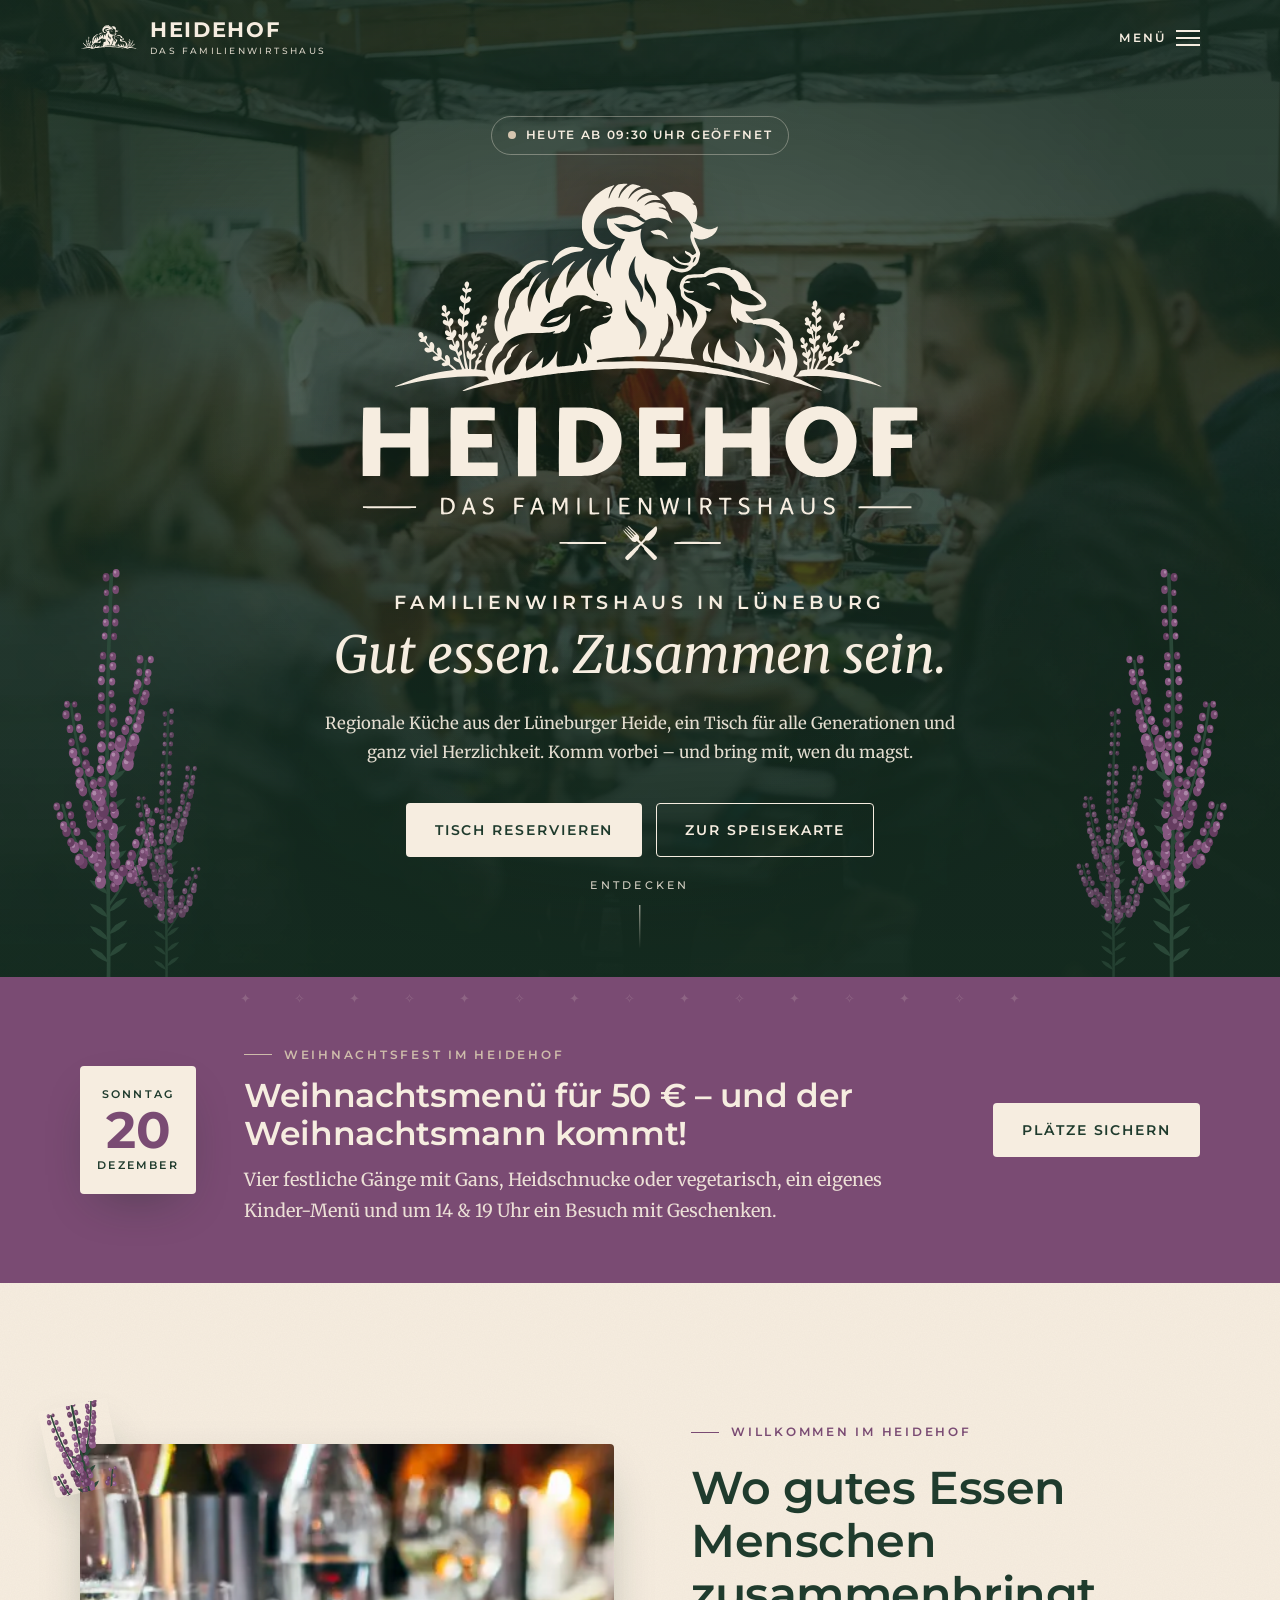
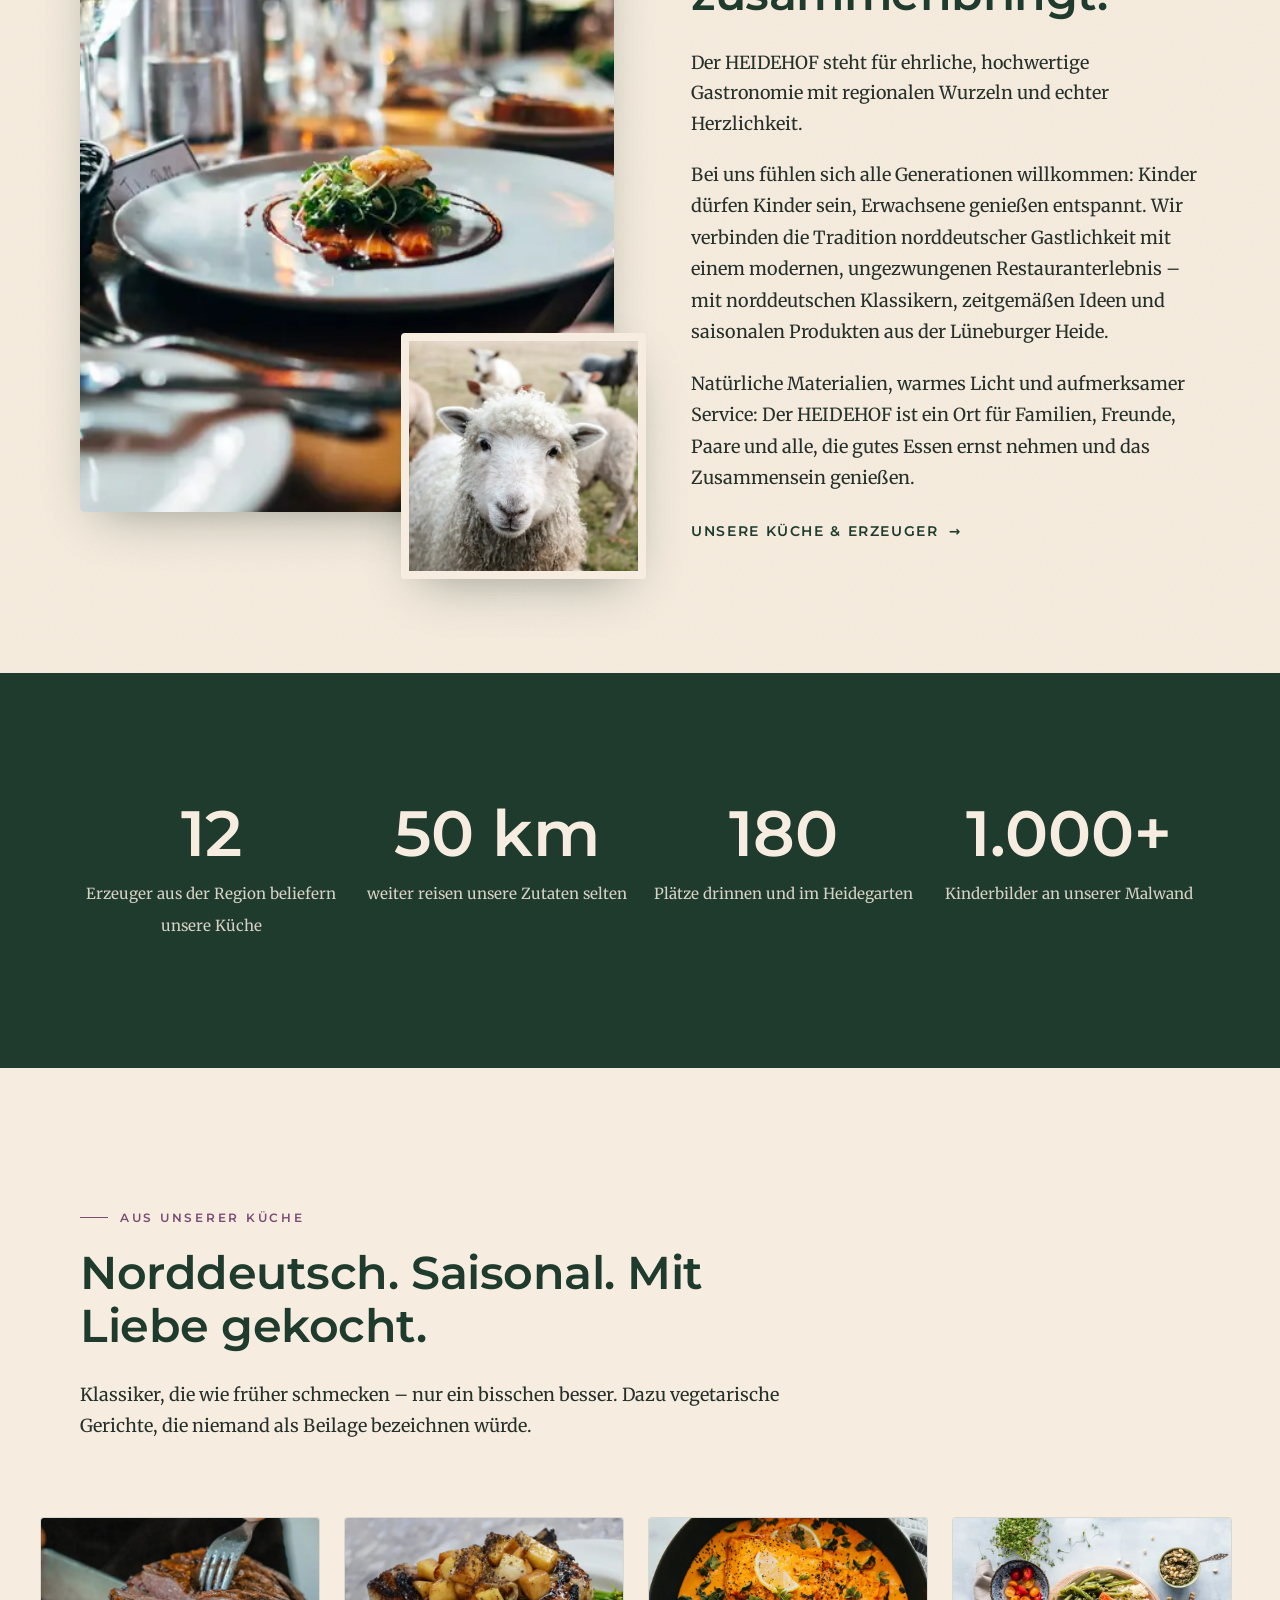
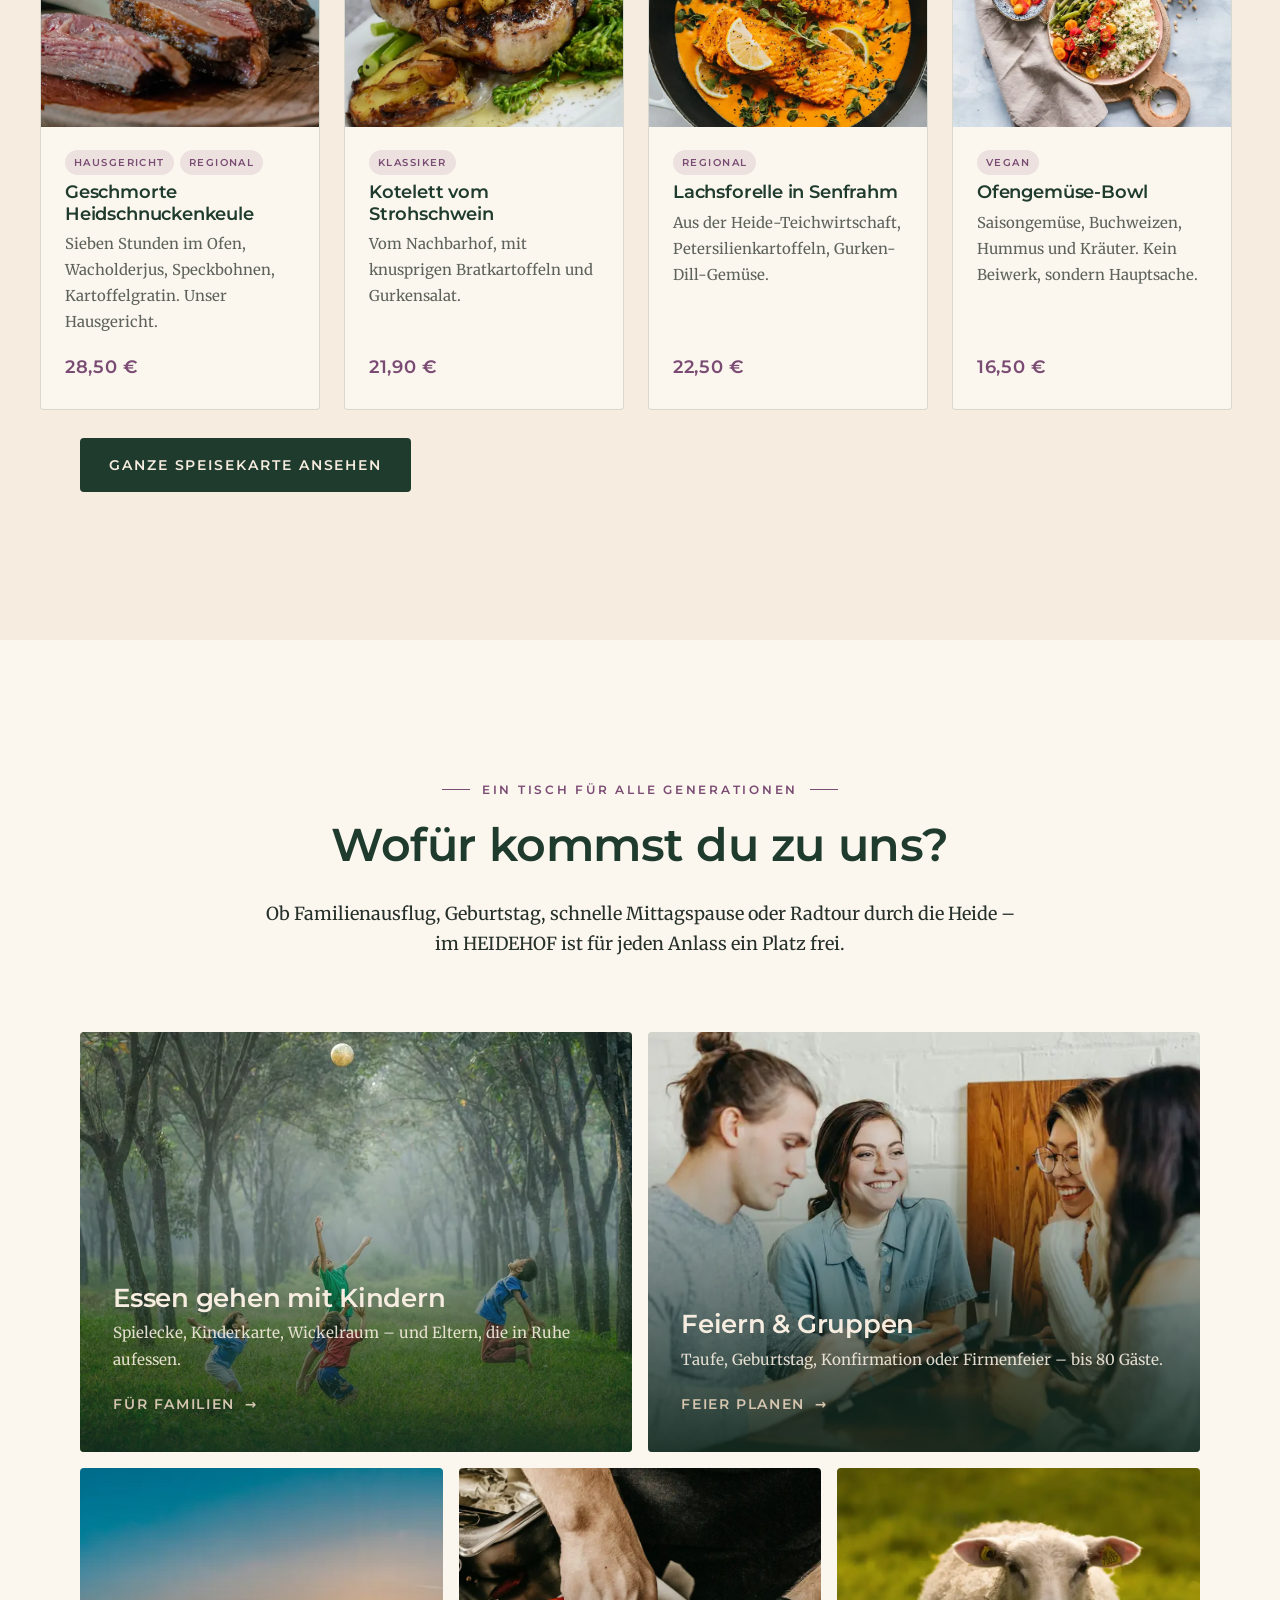
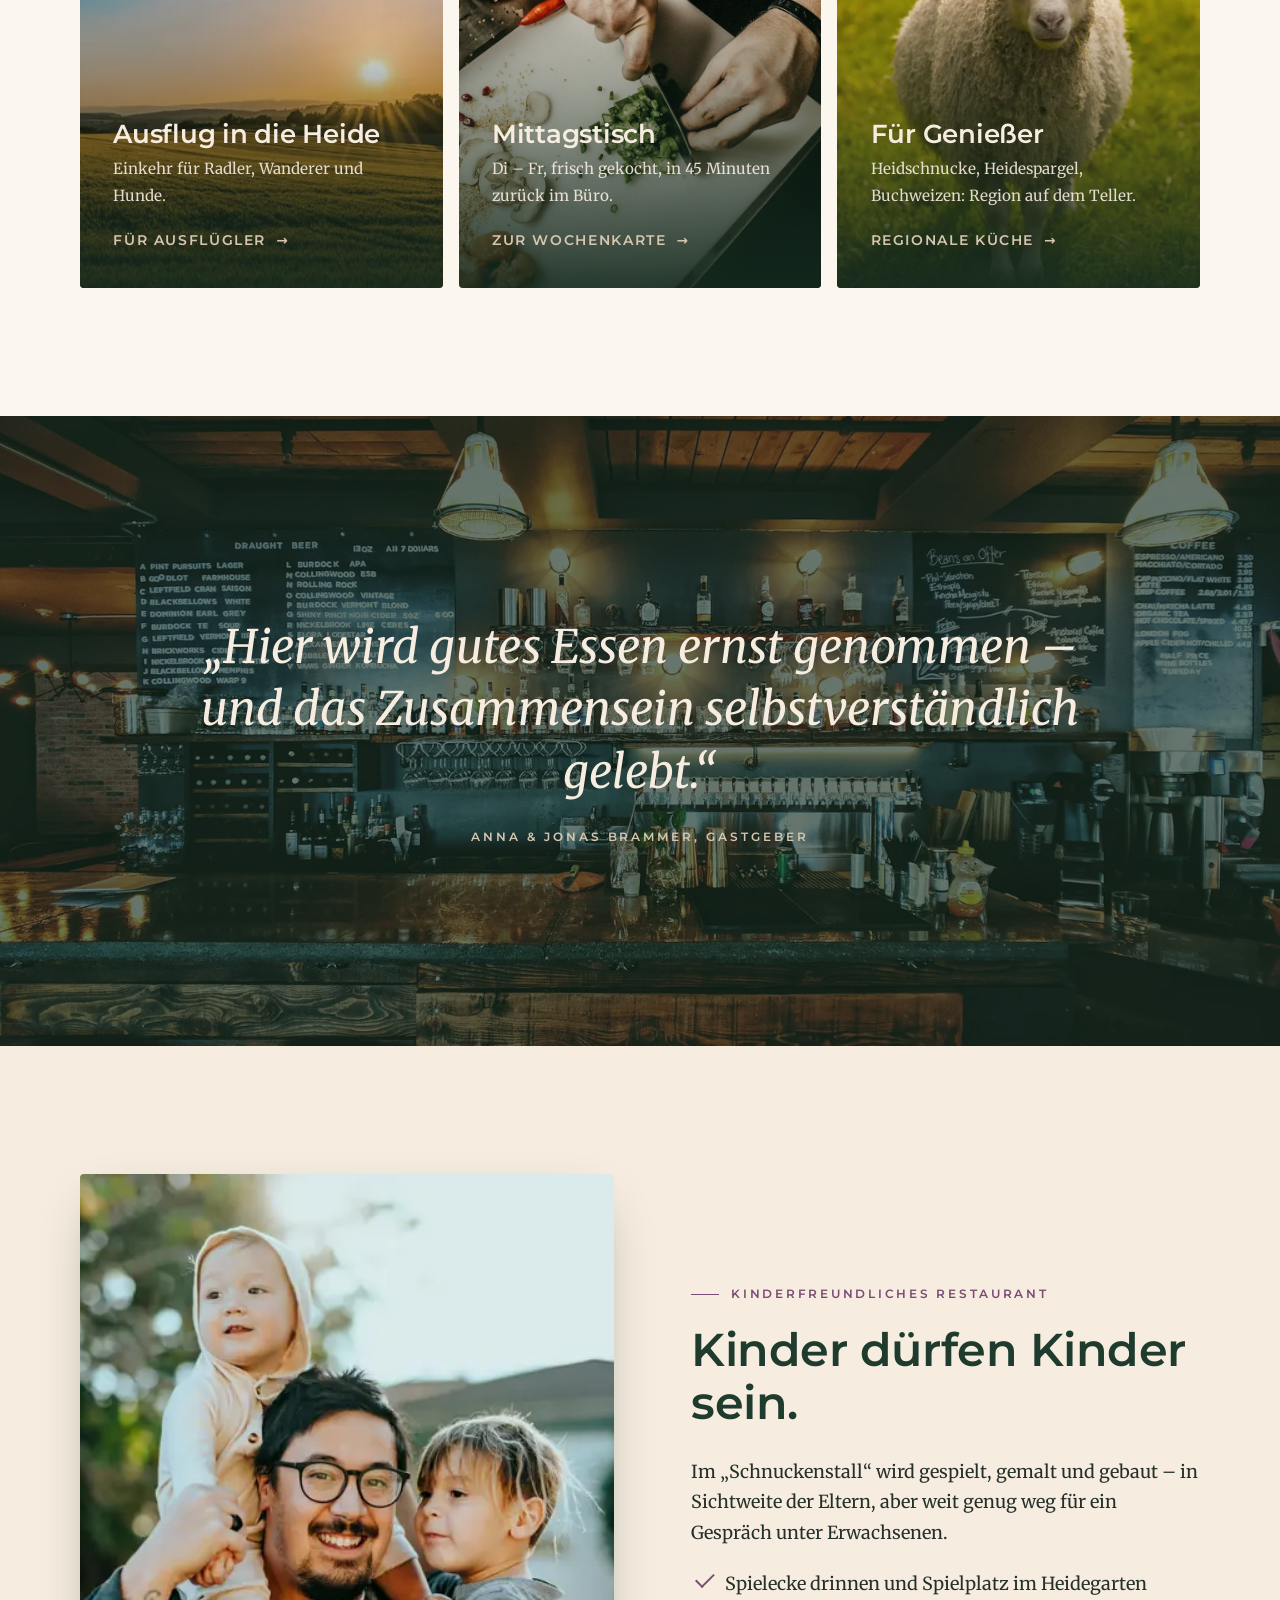
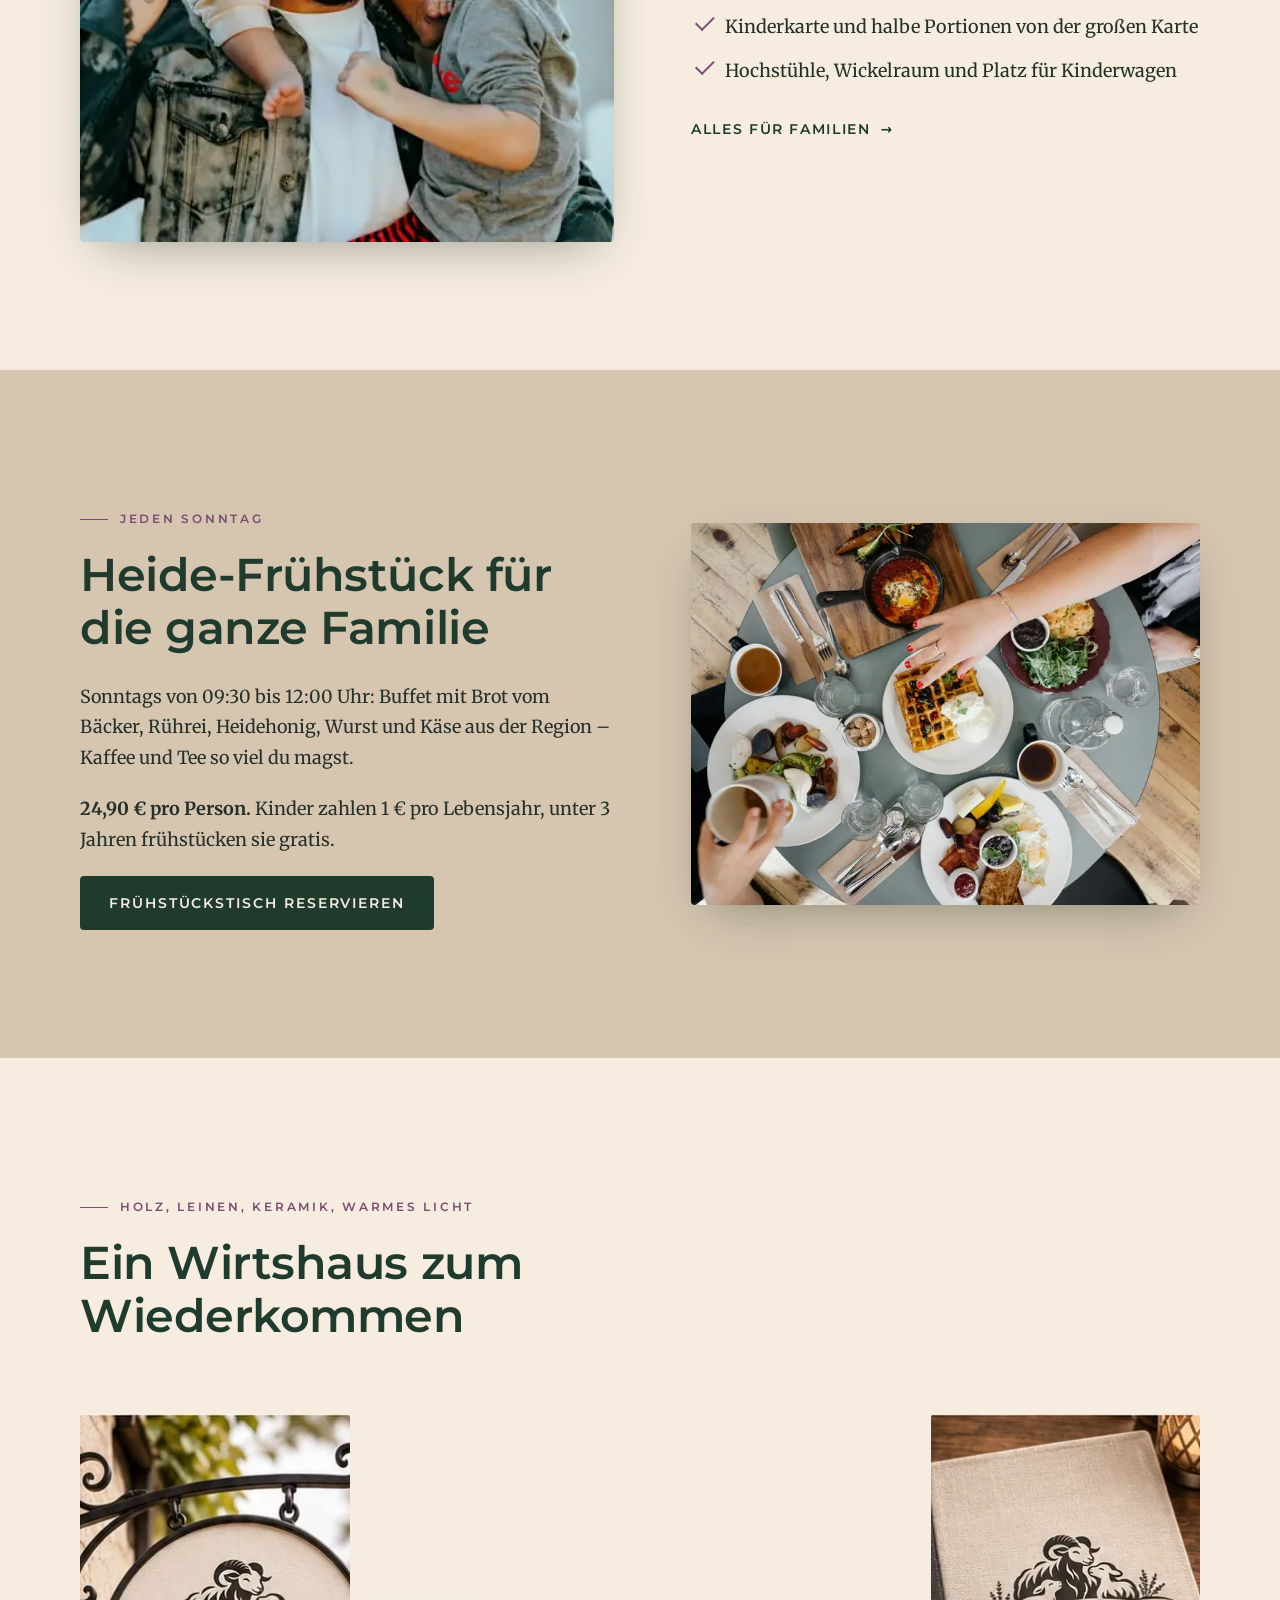
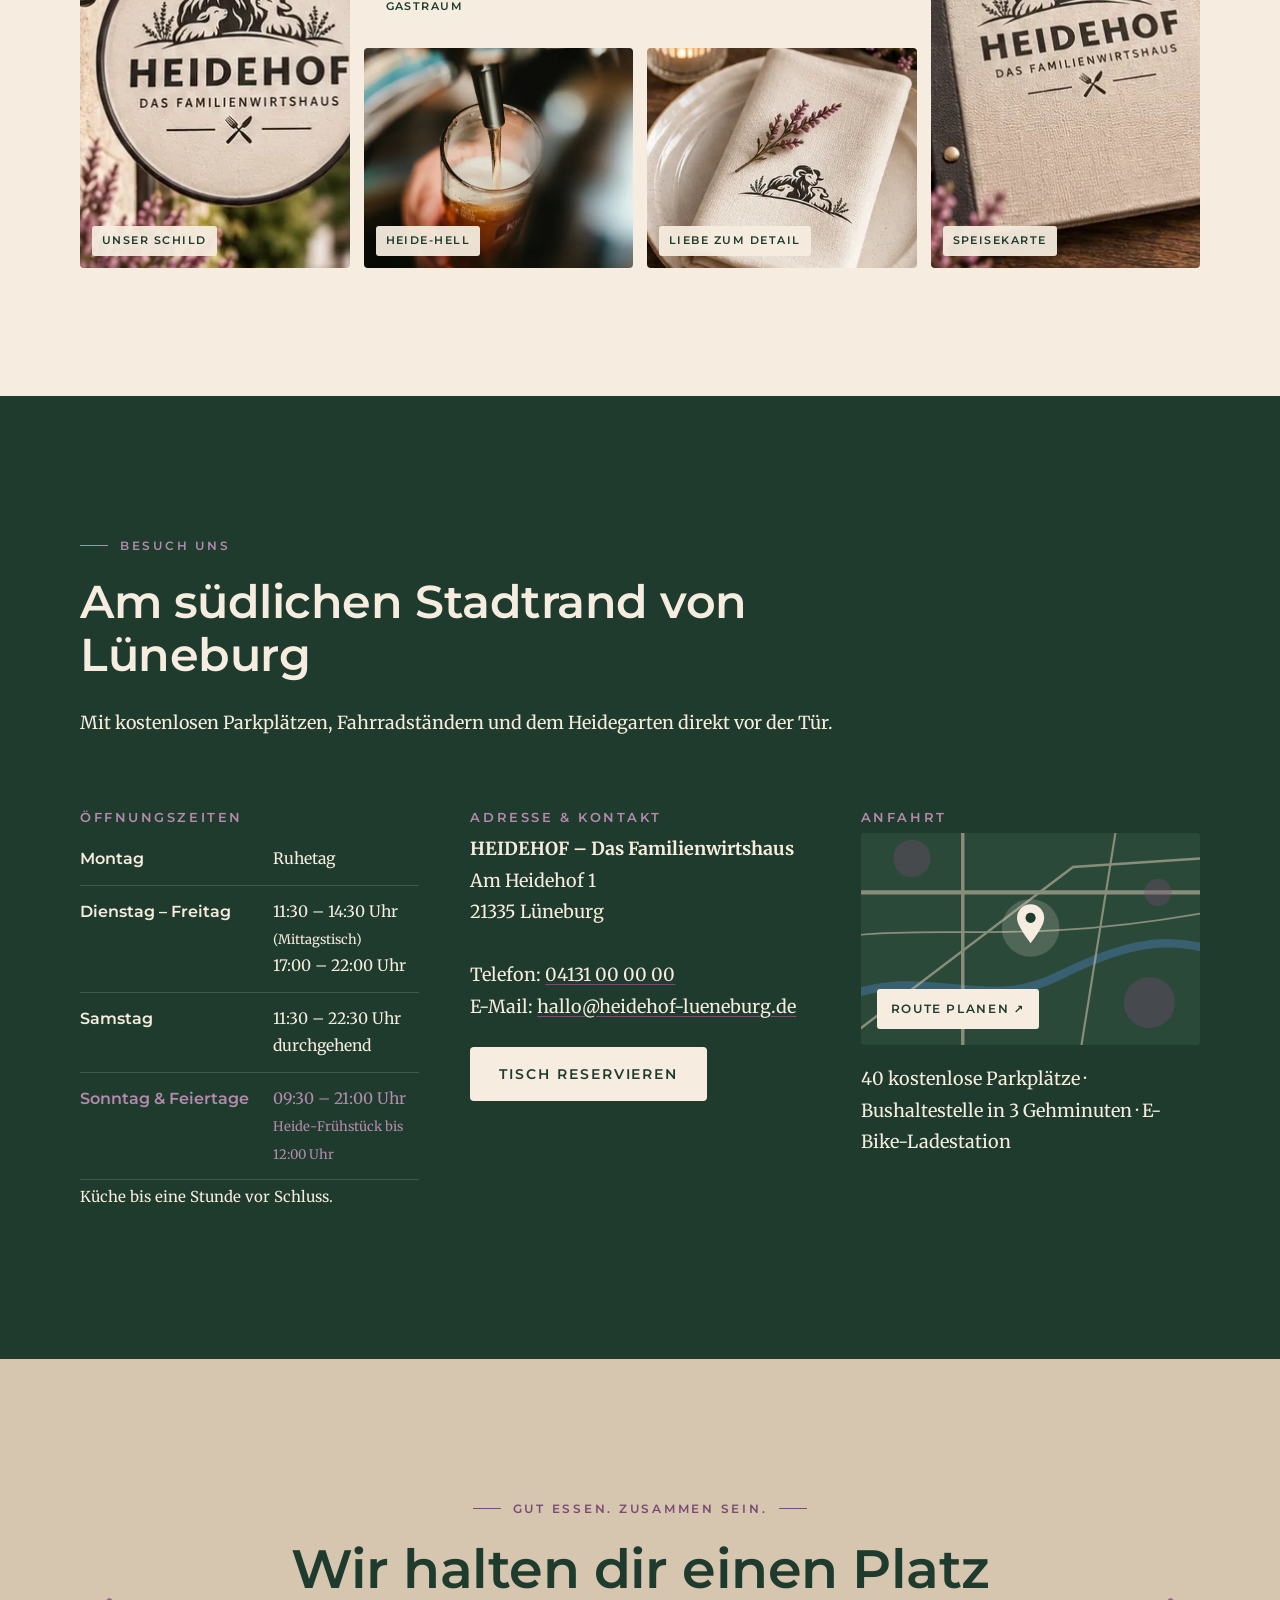
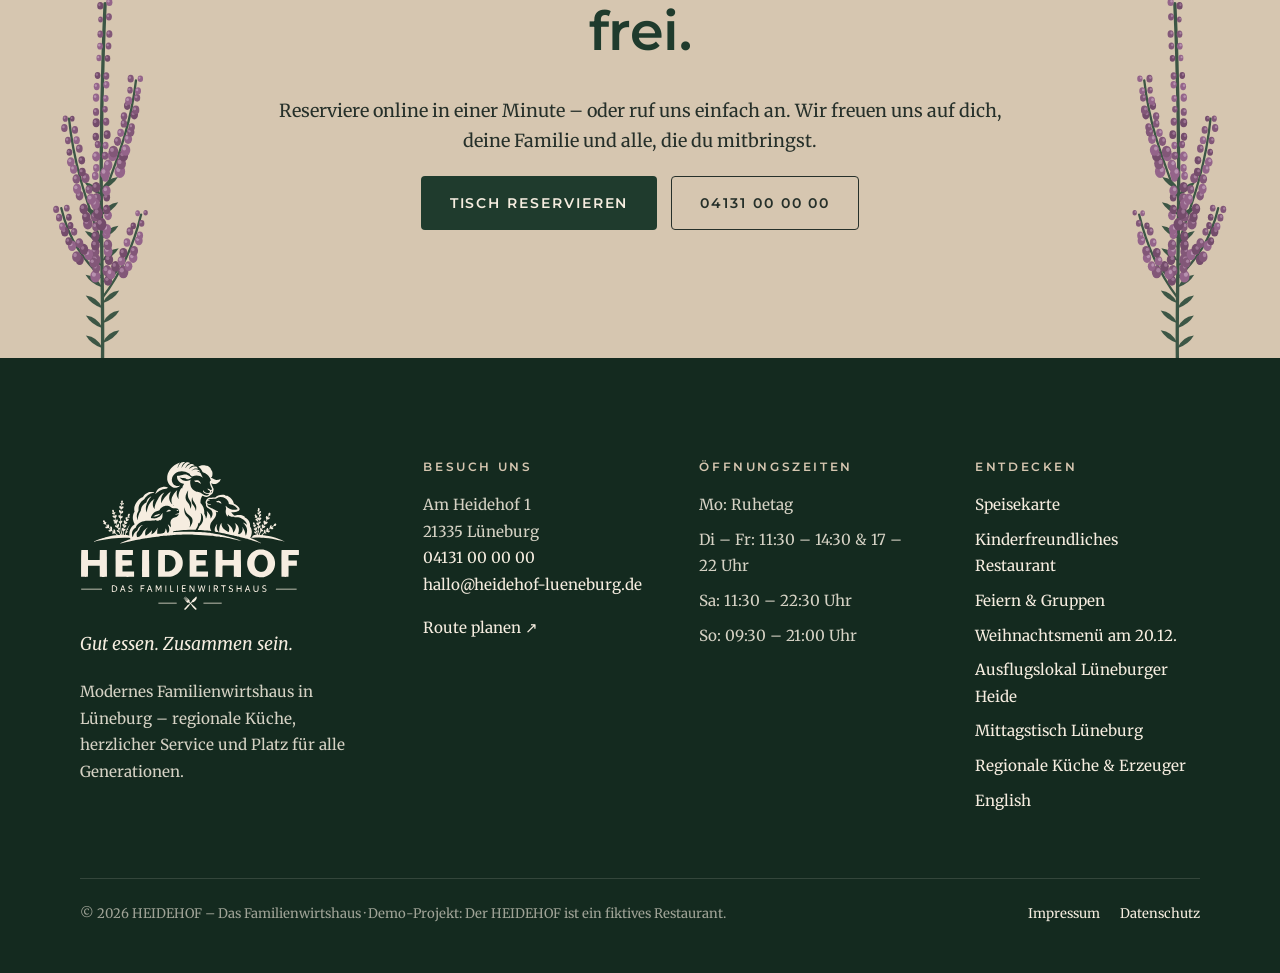
==== commit 19525987: "Weihnachtsfest am 20.12. bewerben: Aktionsseite, Teaser und Navigation - Neue Seite /weihnachten/ mi" ====
--- a/index.html
+++ b/index.html
@@ -49,7 +49,7 @@
     </a>
     <button class="nav-toggle" type="button" aria-expanded="false" aria-controls="hauptnav">Menü <span aria-hidden="true"><i></i><i></i><i></i></span></button>
     <nav class="hauptnav" id="hauptnav" aria-label="Hauptnavigation">
-      <ul><li><a href="./speisekarte/">Speisekarte</a></li><li><a href="./familien/">Familien</a></li><li><a href="./feiern/">Feiern</a></li><li><a href="./ausflug/">Ausflug</a></li><li><a href="./mittagstisch/">Mittagstisch</a></li><li><a href="./regionale-kueche/">Unsere Küche</a></li><li><a class="btn btn--gruen" href="./reservieren/">Reservieren</a></li></ul>
+      <ul><li><a href="./speisekarte/">Speisekarte</a></li><li><a href="./familien/">Familien</a></li><li><a href="./feiern/">Feiern</a></li><li><a href="./ausflug/">Ausflug</a></li><li><a href="./mittagstisch/">Mittagstisch</a></li><li><a href="./regionale-kueche/">Unsere Küche</a></li><li data-bis="2026-12-21"><a href="./weihnachten/" class=nav-hervor>Weihnachten</a></li><li><a class="btn btn--gruen" href="./reservieren/">Reservieren</a></li></ul>
     </nav>
   </div>
 </header>
@@ -69,6 +69,17 @@
   </div>
   <a class="scroll-hinweis" href="#willkommen">Entdecken</a>
 </section>
+<section class="event-teaser" data-bis="2026-12-21" aria-label="Aktion: Weihnachtsfest am 20. Dezember">
+  <div class="wrap event-teaser-innen" data-reveal>
+    <div class="event-datum"><span>Sonntag</span><strong>20</strong><span>Dezember</span></div>
+    <div>
+      <p class="kicker">Weihnachtsfest im HEIDEHOF</p>
+      <h2>Weihnachtsmenü für 50 € – und der Weihnachtsmann kommt!</h2>
+      <p>Vier festliche Gänge mit Gans, Heidschnucke oder vegetarisch, ein eigenes Kinder-Menü und um 14 &amp; 19 Uhr ein Besuch mit Geschenken.</p>
+    </div>
+    <a class="btn btn--creme" href="./weihnachten/">Plätze sichern</a>
+  </div>
+</section>
 <section class="sektion papier" id="willkommen">
   <div class="wrap split">
     <div class="split-bild" data-reveal>
@@ -229,6 +240,7 @@
           <li><a href="./speisekarte/">Speisekarte</a></li>
           <li><a href="./familien/">Kinderfreundliches Restaurant</a></li>
           <li><a href="./feiern/">Feiern &amp; Gruppen</a></li>
+          <li data-bis="2026-12-21"><a href="./weihnachten/">Weihnachtsmenü am 20.12.</a></li>
           <li><a href="./ausflug/">Ausflugslokal Lüneburger Heide</a></li>
           <li><a href="./mittagstisch/">Mittagstisch Lüneburg</a></li>
           <li><a href="./regionale-kueche/">Regionale Küche &amp; Erzeuger</a></li>
--- a/assets/css/style.css
+++ b/assets/css/style.css
@@ -40,6 +40,7 @@
   overflow-x: hidden;
 }
 img, svg, video { display: block; max-width: 100%; height: auto; }
+[hidden] { display: none !important; }
 a { color: var(--gruen); text-decoration-color: var(--violett); text-decoration-thickness: 1px; text-underline-offset: 3px; }
 a:hover { color: var(--violett); }
 :focus-visible { outline: 2px solid var(--violett); outline-offset: 3px; }
@@ -112,8 +113,8 @@
 .marke-text small { font-family: var(--sans); font-weight: 500; font-size: .58rem; letter-spacing: .26em; text-transform: uppercase; margin-top: 5px; opacity: .85; }
 .marke:hover { color: inherit; }
 
-.hauptnav ul { list-style: none; margin: 0; padding: 0; display: flex; align-items: center; gap: clamp(14px, 1.6vw, 28px); }
-.hauptnav a { font-family: var(--sans); font-weight: 600; font-size: .78rem; letter-spacing: .14em; text-transform: uppercase; color: inherit; text-decoration: none; padding: 8px 0; position: relative; }
+.hauptnav ul { list-style: none; margin: 0; padding: 0; display: flex; align-items: center; gap: clamp(14px, 1.5vw, 26px); }
+.hauptnav a { white-space: nowrap; font-family: var(--sans); font-weight: 600; font-size: .76rem; letter-spacing: .12em; text-transform: uppercase; color: inherit; text-decoration: none; padding: 8px 0; position: relative; }
 .hauptnav a::after { content: ""; position: absolute; left: 0; right: 100%; bottom: 2px; height: 1.5px; background: var(--violett); transition: right .3s; }
 .hauptnav a:hover::after, .hauptnav a[aria-current="page"]::after { right: 0; }
 .hauptnav .btn { min-height: 44px; padding: 10px 20px; }
@@ -123,7 +124,7 @@
 body.hat-hero .site-header:not(.ist-fest) .hauptnav .btn { background: var(--creme); color: var(--gruen); }
 .nav-toggle { display: none; }
 
-@media (max-width: 1120px) {
+@media (max-width: 1340px) {
   .nav-toggle {
     display: inline-flex; align-items: center; gap: 10px; background: none; border: 0; color: inherit; cursor: pointer;
     font-family: var(--sans); font-weight: 600; font-size: .75rem; letter-spacing: .18em; text-transform: uppercase; padding: 10px 0; min-height: 44px;
@@ -436,6 +437,41 @@
   .site-footer { padding-bottom: 96px; }
 }
 
+/* Aktion Weihnachten */
+.hauptnav .nav-hervor { color: var(--violett); }
+body.hat-hero .site-header:not(.ist-fest) .hauptnav .nav-hervor { color: var(--sand); }
+@media (max-width: 1340px) { .hauptnav .nav-hervor, body.hat-hero .site-header:not(.ist-fest) .hauptnav .nav-hervor { color: var(--violett-hell); } }
+.event-teaser { background: var(--violett); color: var(--creme); padding: clamp(36px, 5vw, 56px) 0; position: relative; overflow: hidden; }
+.event-teaser::before { content: "✦  ✧  ✦  ✧  ✦  ✧  ✦  ✧  ✦  ✧  ✦  ✧  ✦  ✧  ✦"; position: absolute; top: 10px; left: 0; right: 0; text-align: center; letter-spacing: 1.6em; opacity: .16; font-size: .8rem; white-space: nowrap; }
+.event-teaser-innen { display: grid; grid-template-columns: auto 1fr auto; gap: clamp(20px, 4vw, 48px); align-items: center; }
+.event-teaser h2 { color: var(--creme); font-size: clamp(1.4rem, 2.6vw, 2.1rem); margin-bottom: .35em; }
+.event-teaser p { margin: 0; opacity: .92; }
+.event-teaser .kicker { color: var(--sand); margin-bottom: 10px; }
+@media (max-width: 860px) { .event-teaser-innen { grid-template-columns: auto 1fr; } .event-teaser .btn { grid-column: 1 / -1; justify-self: start; } }
+@media (max-width: 520px) { .event-teaser-innen { grid-template-columns: 1fr; } }
+.event-datum { display: grid; justify-items: center; align-content: center; width: 116px; height: 128px; background: var(--creme); color: var(--gruen); border-radius: var(--radius); box-shadow: var(--schatten); font-family: var(--sans); text-transform: uppercase; }
+.event-datum strong { font-size: 3.2rem; line-height: 1; font-weight: 700; color: var(--violett); }
+.event-datum span { font-size: .68rem; letter-spacing: .2em; font-weight: 600; }
+.fakten { display: grid; grid-template-columns: auto repeat(3, 1fr); gap: clamp(24px, 4vw, 56px); align-items: center; }
+.fakt strong { display: block; font-family: var(--sans); font-weight: 600; font-size: clamp(1.8rem, 3.4vw, 2.8rem); color: var(--creme); line-height: 1.1; margin-bottom: 8px; }
+.fakt span { opacity: .85; font-size: .95rem; }
+@media (max-width: 860px) { .fakten { grid-template-columns: 1fr 1fr; } }
+.seiten-hero--weihnacht::before { background: linear-gradient(180deg, rgba(20,42,31,.6) 0%, rgba(20,42,31,.3) 35%, rgba(20,42,31,.94) 100%); }
+.menuekarte { background: var(--creme-hell); border: 1px solid var(--linie); outline: 1px solid var(--linie); outline-offset: -14px; padding: clamp(36px, 5vw, 64px) clamp(24px, 4vw, 52px); text-align: center; box-shadow: var(--schatten); border-radius: var(--radius); }
+.menuekarte .kicker { justify-content: center; }
+.menuekarte-logo { width: 110px; margin: 0 auto 18px; }
+.menuekarte h3 { font-family: var(--serif); font-weight: 700; font-size: 1.12rem; margin: 0 0 .25em; }
+.menuekarte .gang-art { font-family: var(--sans); font-weight: 600; font-size: .68rem; letter-spacing: .2em; text-transform: uppercase; color: var(--violett); margin: 0 0 6px; }
+.menuekarte .gang-text { font-style: italic; color: var(--text-leise); font-size: .93rem; margin: 0 0 14px; }
+.gang-trenner { display: block; color: var(--sand-dunkel); margin: 6px 0 18px; }
+.menuekarte-preis { font-family: var(--sans); font-weight: 600; font-size: 1.3rem; color: var(--gruen); border-top: 1px solid var(--linie); padding-top: 18px; margin: 18px 0 0; }
+.zeitstrahl { list-style: none; margin: 0; padding: 0; display: grid; grid-template-columns: repeat(4, 1fr); gap: 0; border-top: 2px solid var(--gruen); }
+.zeitstrahl li { position: relative; padding: 28px 20px 0 0; }
+.zeitstrahl li::before { content: ""; position: absolute; top: -9px; left: 0; width: 16px; height: 16px; border-radius: 50%; background: var(--violett); border: 3px solid var(--creme); }
+.zeitstrahl strong { display: block; font-family: var(--sans); font-weight: 600; font-size: 1.4rem; color: var(--gruen); margin-bottom: 6px; }
+.zeitstrahl span { font-size: .95rem; color: var(--text-leise); }
+@media (max-width: 760px) { .zeitstrahl { grid-template-columns: 1fr; border-top: 0; border-left: 2px solid var(--gruen); } .zeitstrahl li { padding: 0 0 26px 26px; } .zeitstrahl li::before { left: -9px; top: 4px; } }
+
 /* Rechtstexte */
 .rechtstext h2 { font-size: 1.4rem; margin-top: 2em; }
 .rechtstext h3 { font-size: 1.1rem; margin-top: 1.6em; }
